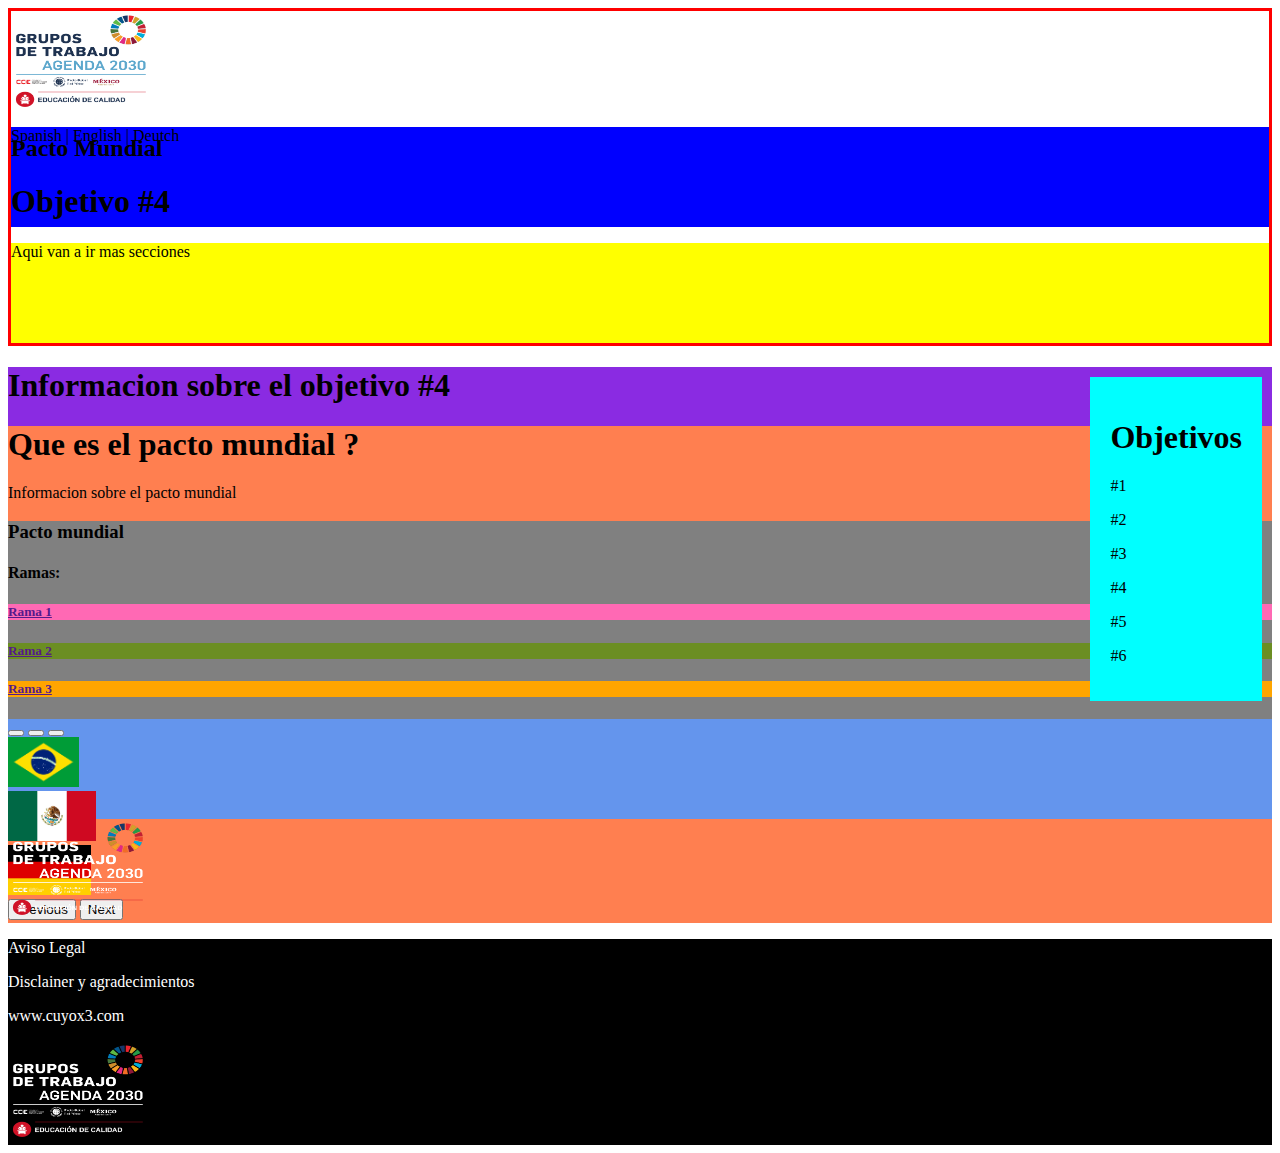
==== Codigo/index.html @ f763d2b1 "Links arreglados" ====
<!DOCTYPE html>
<html  lang="es">

<!-- Head -->
<head>
    <title>ODS#4 Landing Page</title>
    <meta charset="UTF-8">
    <meta name="viewport" content="width=device-width, initial-scale=1">
    <link href="https://cdn.jsdelivr.net/npm/bootstrap@5.3.2/dist/css/bootstrap.min.css" rel="stylesheet" integrity="sha384-T3c6CoIi6uLrA9TneNEoa7RxnatzjcDSCmG1MXxSR1GAsXEV/Dwwykc2MPK8M2HN" crossorigin="anonymous">
    <link rel="stylesheet" href="./assets/css/styles.css">
    <link rel="shortcut icon" href="./assets/images/" type="image/x-icon">
</head>
<!-- /Head -->

<!-- Body -->
<body>

    <!-- Header -->
    <header>
        <nav class="container">
            <div class="row header-container">
                <div class="logo_header col-8">
                    <div class="row align-items-center">
                        <div class="col">
                            <img src="./assets/images/GTA_EducaciónDeCalidad.png" alt="Logo" class="logo-header">
                        </div>
                        <div class="col">
                            <h2>Pacto Mundial</h2>
                        </div>
                    </div>
                    <div class="row align-items-center">
                        <div class=" col text-center ">
                            <h1>Objetivo #4</h1>
                        </div>
                    </div>
                </div>

                <div class="idiomas-secciones col-4">  
                    <div class="row text-center align-items-center idiomas">
                        <p>
                            Spanish |
                            English |
                            Deutch
                        </p>
                    </div>
                    <div class="row text-center secciones align-items-center">
                        <p>
                            Aqui van a ir mas secciones
                        </p>
                    </div>
                </div>

            </div>
        </nav> 
    </header>
    <!-- /Header -->
    
    <!-- Main-->
    <main>
        <!-- Aside -->
        <aside class="">
            <div class="row align-items-center"> <h1> Objetivos </h1>
                <div class="col-6" > 
                    <p>
                        #1 
                    </p>
                </div>
                <div class="col-6">
                    <p>
                        #2
                    </p>
                </div>
            </div>
            <div class="row"> 
                <div class="col-6" > 
                    <p>
                        #3 
                    </p>
                </div>
                <div class="col-6">
                    <p>
                        #4
                    </p>
                </div>
            </div>
            <div class="row"> 
                <div class="col-6" > 
                    <p>
                        #5
                    </p>
                </div>
                <div class="col-6">
                    <p>
                        #6
                    </p>
                </div>
            </div>
        </aside>
        <!-- /Aside -->

        <section class="container cuadro-principal">
            <section class="container">
                <div>
                    <h1>Informacion sobre el objetivo #4 </h1>
                </div>

                <section class="container-fluid div-pacto">
                    <div>
                        <h1>Que es el pacto mundial ? </h1>
                        <p>Informacion sobre el pacto mundial </p>
                        <div class="container ramas">
                            <div class="row align-items-center">
                                <div class="col text-center">
                                <h3>Pacto mundial</h3>
                                <h4>Ramas: </h4 >
                                </div>

                                <div class="row">

                                    <div class="col-4 text-center rama_1">
                                        <a href=""> <h5>Rama 1</h5> </a>
                                    </div>
                                    <div class="col-4 text-center rama_2">
                                        <a href=""> <h5>Rama 2</h5> </a> 
                                    </div>
                                    <div class="col-4 text-center rama_3">
                                        <a href=""> <h5>Rama 3</h5> </a> 
                                    </div>
                                    
                                </div>
                                            <!--Carrusel: Las imagenes las descargo de wikipedia como svg.png -->
                                <div id="carouselExampleIndicators" class="carousel slide carrusel">
                                    <div class="carousel-indicators">
                                    <button type="button" data-bs-target="#carouselExampleIndicators" data-bs-slide-to="0" class="active" aria-current="true" aria-label="Slide 1"></button>
                                    <button type="button" data-bs-target="#carouselExampleIndicators" data-bs-slide-to="1" aria-label="Slide 2"></button>
                                    <button type="button" data-bs-target="#carouselExampleIndicators" data-bs-slide-to="2" aria-label="Slide 3"></button>
                                    </div>
                                    <div class="carousel-inner">
                                    <div class="carousel-item active">
                                        <img src="./assets/images/Flag_of_Brazil.svg.png" class="d-block w-100" alt="Brazil" height="50px">
                                    </div>
                                    <div class="carousel-item">
                                        <img src="./assets/images/Flag_of_Mexico.svg.png" class="d-block w-100" alt="Mexico" height="50">
                                    </div>
                                    <div class="carousel-item">
                                        <img src="./assets/images/Flag_of_Germany.svg.png" class="d-block w-100" alt="Alemania" height="50">
                                    </div>
                                    </div>
                                    <button class="carousel-control-prev" type="button" data-bs-target="#carouselExampleIndicators" data-bs-slide="prev">
                                    <span class="carousel-control-prev-icon" aria-hidden="true"></span>
                                    <span class="visually-hidden">Previous</span>
                                    </button>
                                    <button class="carousel-control-next" type="button" data-bs-target="#carouselExampleIndicators" data-bs-slide="next">
                                    <span class="carousel-control-next-icon" aria-hidden="true"></span>
                                    <span class="visually-hidden">Next</span>
                                    </button>
                                </div>
                                <!-- /Carrusel -->    
                            </div>
                        </div>

                        <img class="ods-4-Image" src="./assets/images/GTA_EducaciónDeCalidad_Blanco.png" alt="ODS#4 Image" margin-lef="500px"> <!--Esta imagen tiene que ir a la izquierda -->      

                    </div>
                </section>

            </section>
        </section>
    </main>
    <!-- /Main -->

    <!-- Footer -->
    <footer class="container">
        <div class="row">
            <div class="col-3 text-center" > 
                <div class="row align-items-center">
                    <p>Aviso Legal</p>
                </div>
            </div>
            <div class="col">
                <div class="row">
                    <div class="col text-center">
                        Disclainer y agradecimientos
                    </div>
                </div>
                <div class="row align-items-center">
                    <div class="col-9 text-center">
                        <p>www.cuyox3.com
                        </p>
                    </div>
                    <div class="col-3">
                        <img src="./assets/images/GTA_EducaciónDeCalidad_Blanco.png" alt="Logo" class="logo-header">
                    </div>
                </div>
            </div>
        </div>
    </footer>
    <!-- /Footer -->
    <script src="https://cdn.jsdelivr.net/npm/bootstrap@5.3.2/dist/js/bootstrap.bundle.min.js" integrity="sha384-C6RzsynM9kWDrMNeT87bh95OGNyZPhcTNXj1NW7RuBCsyN/o0jlpcV8Qyq46cDfL" crossorigin="anonymous"></script>

</body>
<!-- /Body -->
</html>
---- Codigo/assets/css/styles.css ----
header .header-container {
    background-color: white;
    border-style: solid;
    border-color: red;
}

div.logo_header {
    background-color: white;
    height: 100px;
  }

  div.idiomas {
    background-color: blue;
    height: 100px;
  }

  div.secciones {
    background-color: yellow;
    height: 100px;
  }


  img.logo-header {
    width: 140px;
    height: 100px;
  }

  
  
  img.ods-4-Image {
    width: 140px;
    height: 100px;
  }

  aside {
    width: auto;
    height: auto;
    float: right;
    margin: 10px;
    padding: 20px;
    background-color: aqua;
  }

  section.cuadro-principal {
    background-color: blueviolet;

  }

  section.div-pacto  {
    background-color: coral;

  }

  div.ramas  {
    background-color: grey;

  }

  div.rama_1 {
    background-color: hotpink;
  }

  div.rama_2 {
    background-color: olivedrab;
  }
  div.rama_3 {
    background-color: orange;
  }

  div.carrusel{
    background-color: cornflowerblue;
    width: auto ;
    height: 100px;
    }

  footer{
    background-color: black;
    color: white;
  }
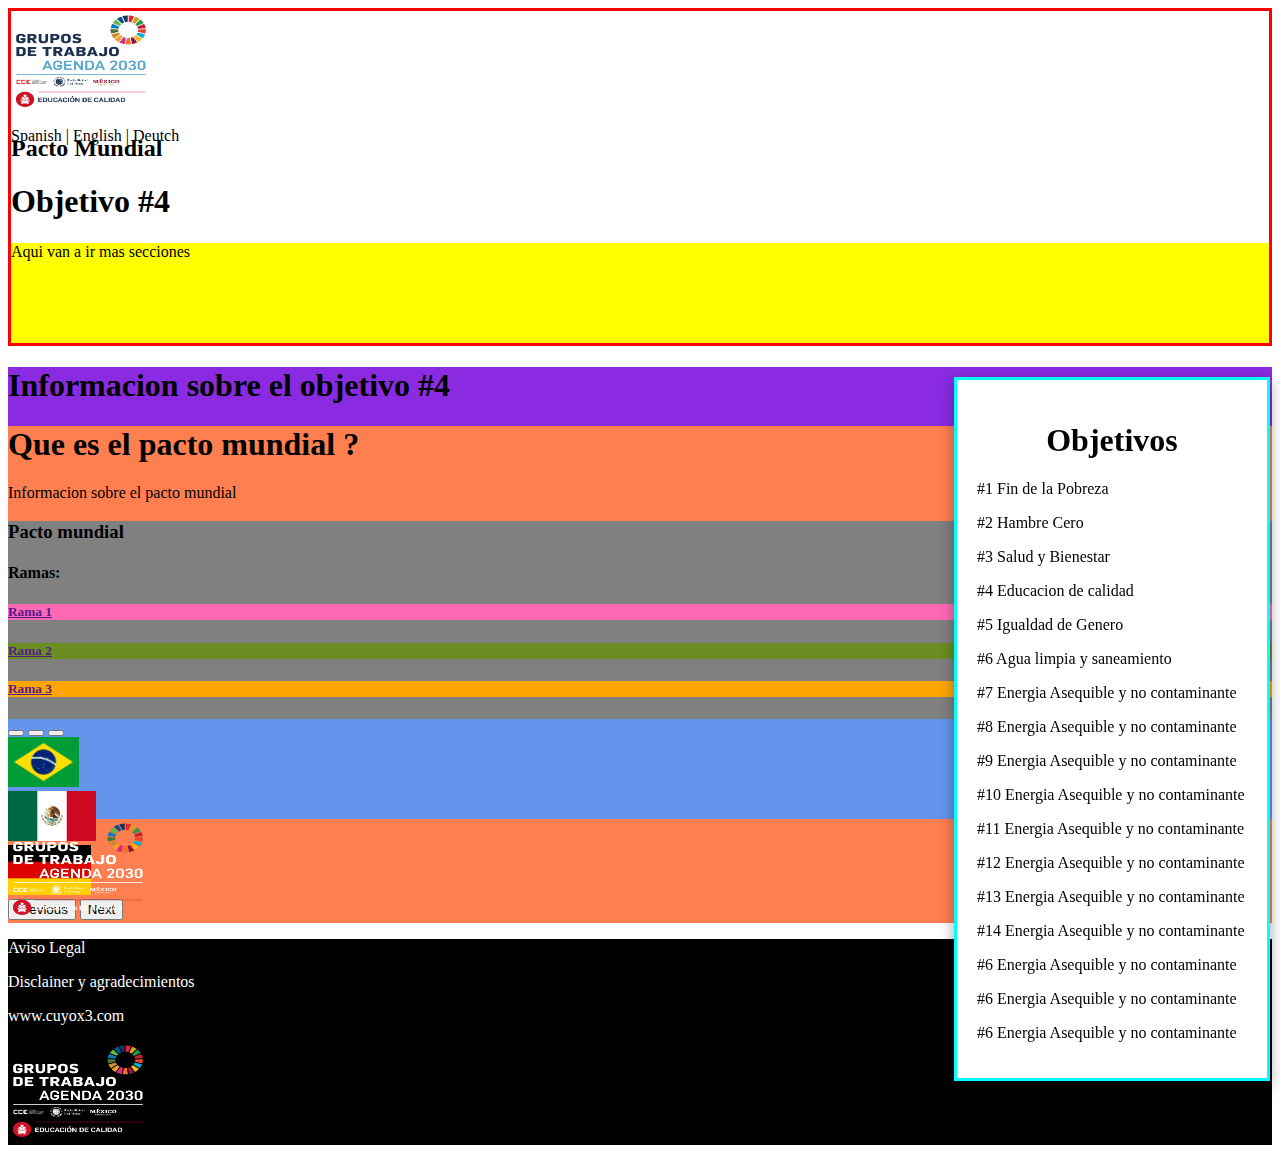
==== commit 1c4540b8: "Agregando mas cosa" ====
--- a/Codigo/index.html
+++ b/Codigo/index.html
@@ -38,9 +38,7 @@
                 <div class="idiomas-secciones col-4">  
                     <div class="row text-center align-items-center idiomas">
                         <p>
-                            Spanish |
-                            English |
-                            Deutch
+                            Spanish | English | Deutch
                         </p>
                     </div>
                     <div class="row text-center secciones align-items-center">
@@ -58,40 +56,94 @@
     <!-- Main-->
     <main>
         <!-- Aside -->
-        <aside class="">
-            <div class="row align-items-center"> <h1> Objetivos </h1>
+        <aside class="fixed-div-object">
+            <div class="row align-items-center "> 
+                <h1 style="text-align: center;"> Objetivos </h1>
                 <div class="col-6" > 
                     <p>
-                        #1 
-                    </p>
-                </div>
-                <div class="col-6">
-                    <p>
-                        #2
-                    </p>
-                </div>
-            </div>
-            <div class="row"> 
+                        #1 Fin de la Pobreza
+                    </p>
+                </div>
+                <div class="col-6">
+                    <p>
+                        #2 Hambre Cero
+                    </p>
+                </div>
                 <div class="col-6" > 
                     <p>
-                        #3 
-                    </p>
-                </div>
-                <div class="col-6">
-                    <p>
-                        #4
-                    </p>
-                </div>
-            </div>
-            <div class="row"> 
+                        #3 Salud y Bienestar
+                    </p>
+                </div>
+                <div class="col-6">
+                    <p>
+                        #4 Educacion de calidad
+                    </p>
+                </div>
+            
+             
                 <div class="col-6" > 
                     <p>
-                        #5
-                    </p>
-                </div>
-                <div class="col-6">
-                    <p>
-                        #6
+                        #5 Igualdad de Genero
+                    </p>
+                </div>
+                <div class="col-6">
+                    <p>
+                        #6 Agua limpia y saneamiento
+                    </p>
+                </div>
+                <div class="col-6">
+                    <p>
+                        #7 Energia Asequible y no contaminante
+                    </p>
+                </div>
+                <div class="col-6">
+                    <p>
+                        #8 Energia Asequible y no contaminante
+                    </p>
+                </div>
+                <div class="col-6">
+                    <p>
+                        #9 Energia Asequible y no contaminante
+                    </p>
+                </div>
+                <div class="col-6">
+                    <p>
+                        #10 Energia Asequible y no contaminante
+                    </p>
+                </div>
+                <div class="col-6">
+                    <p>
+                        #11 Energia Asequible y no contaminante
+                    </p>
+                </div>
+                <div class="col-6">
+                    <p>
+                        #12 Energia Asequible y no contaminante
+                    </p>
+                </div>
+                <div class="col-6">
+                    <p>
+                        #13 Energia Asequible y no contaminante
+                    </p>
+                </div>
+                <div class="col-6">
+                    <p>
+                        #14 Energia Asequible y no contaminante
+                    </p>
+                </div>
+                <div class="col-6">
+                    <p>
+                        #6 Energia Asequible y no contaminante
+                    </p>
+                </div>
+                <div class="col-6">
+                    <p>
+                        #6 Energia Asequible y no contaminante
+                    </p>
+                </div>
+                <div class="col-6">
+                    <p>
+                        #6 Energia Asequible y no contaminante
                     </p>
                 </div>
             </div>
--- a/Codigo/assets/css/styles.css
+++ b/Codigo/assets/css/styles.css
@@ -1,3 +1,4 @@
+/* Header */
 header .header-container {
     background-color: white;
     border-style: solid;
@@ -10,7 +11,7 @@
   }
 
   div.idiomas {
-    background-color: blue;
+    /* background-color: blue; */
     height: 100px;
   }
 
@@ -32,13 +33,19 @@
     height: 100px;
   }
 
-  aside {
-    width: auto;
-    height: auto;
-    float: right;
+/* Main */
+
+  .fixed-div-object {
+    background-color: white;
+    border-style: solid;
+    border-color: aqua;
+    position: fixed;
+    right: 0;
     margin: 10px;
     padding: 20px;
-    background-color: aqua;
+    width: 270px;
+    height: auto; 
+    box-shadow: rgba(0, 0, 0, 0.35) 0px 5px 15px;
   }
 
   section.cuadro-principal {
@@ -72,7 +79,7 @@
     width: auto ;
     height: 100px;
     }
-
+/* Footer */
   footer{
     background-color: black;
     color: white;
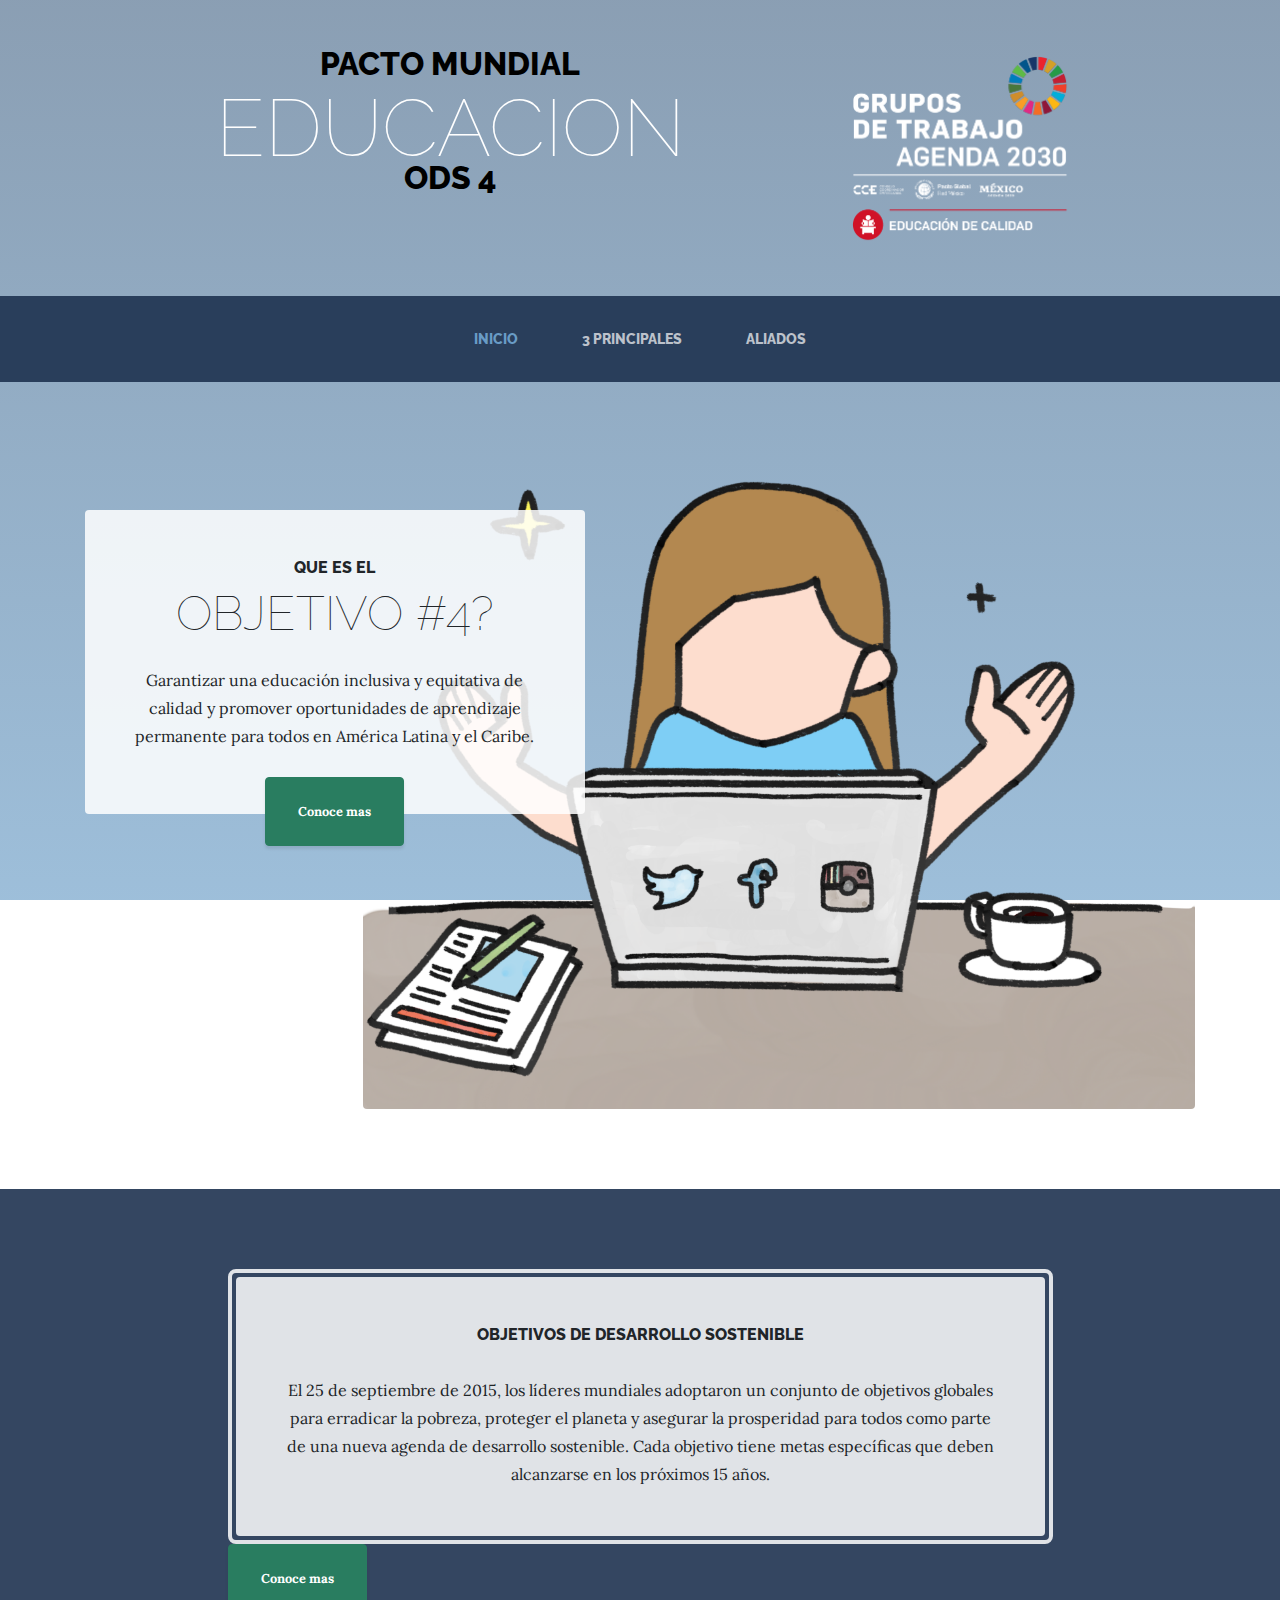
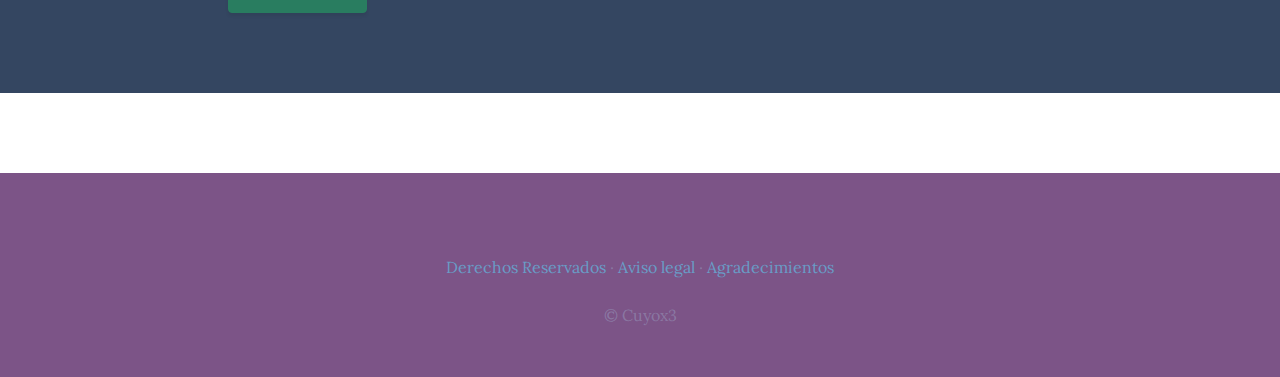
==== commit 43b25376: "final" ====
--- a/Codigo/index.html
+++ b/Codigo/index.html
@@ -1,255 +1,142 @@
 <!DOCTYPE html>
-<html  lang="es">
+<html lang="es">
 
-<!-- Head -->
-<head>
-    <title>ODS#4 Landing Page</title>
-    <meta charset="UTF-8">
-    <meta name="viewport" content="width=device-width, initial-scale=1">
-    <link href="https://cdn.jsdelivr.net/npm/bootstrap@5.3.2/dist/css/bootstrap.min.css" rel="stylesheet" integrity="sha384-T3c6CoIi6uLrA9TneNEoa7RxnatzjcDSCmG1MXxSR1GAsXEV/Dwwykc2MPK8M2HN" crossorigin="anonymous">
-    <link rel="stylesheet" href="./assets/css/styles.css">
-    <link rel="shortcut icon" href="./assets/images/" type="image/x-icon">
-</head>
-<!-- /Head -->
+  <head>
 
-<!-- Body -->
-<body>
+    <meta charset="utf-8">
+    <meta name="viewport" content="width=device-width, initial-scale=1, shrink-to-fit=no">
+    <meta name="description" content="">
+    <meta name="author" content="">
 
-    <!-- Header -->
-    <header>
-        <nav class="container">
-            <div class="row header-container">
-                <div class="logo_header col-8">
-                    <div class="row align-items-center">
-                        <div class="col">
-                            <img src="./assets/images/GTA_EducaciónDeCalidad.png" alt="Logo" class="logo-header">
-                        </div>
-                        <div class="col">
-                            <h2>Pacto Mundial</h2>
-                        </div>
-                    </div>
-                    <div class="row align-items-center">
-                        <div class=" col text-center ">
-                            <h1>Objetivo #4</h1>
-                        </div>
-                    </div>
+    <title>ODS #4 | Educacion</title>
+
+    <!-- Bootstrap -->
+    <link href="/Codigo/assets/bootstrap/css/bootstrap.min.css" rel="stylesheet">
+
+    <!-- Fuentes -->
+    <link href="" rel="stylesheet" type="text/css">
+    <link href="https://fonts.googleapis.com/css?family=Raleway:100,100i,200,200i,300,300i,400,400i,500,500i,600,600i,700,700i,800,800i,900,900i" rel="stylesheet">
+    <link href="https://fonts.googleapis.com/css?family=Lora:400,400i,700,700i" rel="stylesheet">
+
+    <!-- Estilos -->
+    <link href="/Codigo/assets/css/styles.css" rel="stylesheet">
+
+  </head>
+
+  <body>
+
+ 
+        <h1 class="site-heading text-center text-white d-none d-lg-block">
+            <div class="container">
+            <div class="row">
+                <div class="col-8">
+                    <span class="site-heading-upper text-primary mb-3"> PACTO MUNDIAL </span>
+                    <span class="site-heading-lower">Educacion</span>
+                    <span class="site-heading-upper text-primary mb-3">ODS 4 </span>
                 </div>
-
-                <div class="idiomas-secciones col-4">  
-                    <div class="row text-center align-items-center idiomas">
-                        <p>
-                            Spanish | English | Deutch
-                        </p>
-                    </div>
-                    <div class="row text-center secciones align-items-center">
-                        <p>
-                            Aqui van a ir mas secciones
-                        </p>
-                    </div>
-                </div>
-
-            </div>
-        </nav> 
-    </header>
-    <!-- /Header -->
-    
-    <!-- Main-->
-    <main>
-        <!-- Aside -->
-        <aside class="fixed-div-object">
-            <div class="row align-items-center "> 
-                <h1 style="text-align: center;"> Objetivos </h1>
-                <div class="col-6" > 
-                    <p>
-                        #1 Fin de la Pobreza
-                    </p>
-                </div>
-                <div class="col-6">
-                    <p>
-                        #2 Hambre Cero
-                    </p>
-                </div>
-                <div class="col-6" > 
-                    <p>
-                        #3 Salud y Bienestar
-                    </p>
-                </div>
-                <div class="col-6">
-                    <p>
-                        #4 Educacion de calidad
-                    </p>
-                </div>
-            
-             
-                <div class="col-6" > 
-                    <p>
-                        #5 Igualdad de Genero
-                    </p>
-                </div>
-                <div class="col-6">
-                    <p>
-                        #6 Agua limpia y saneamiento
-                    </p>
-                </div>
-                <div class="col-6">
-                    <p>
-                        #7 Energia Asequible y no contaminante
-                    </p>
-                </div>
-                <div class="col-6">
-                    <p>
-                        #8 Energia Asequible y no contaminante
-                    </p>
-                </div>
-                <div class="col-6">
-                    <p>
-                        #9 Energia Asequible y no contaminante
-                    </p>
-                </div>
-                <div class="col-6">
-                    <p>
-                        #10 Energia Asequible y no contaminante
-                    </p>
-                </div>
-                <div class="col-6">
-                    <p>
-                        #11 Energia Asequible y no contaminante
-                    </p>
-                </div>
-                <div class="col-6">
-                    <p>
-                        #12 Energia Asequible y no contaminante
-                    </p>
-                </div>
-                <div class="col-6">
-                    <p>
-                        #13 Energia Asequible y no contaminante
-                    </p>
-                </div>
-                <div class="col-6">
-                    <p>
-                        #14 Energia Asequible y no contaminante
-                    </p>
-                </div>
-                <div class="col-6">
-                    <p>
-                        #6 Energia Asequible y no contaminante
-                    </p>
-                </div>
-                <div class="col-6">
-                    <p>
-                        #6 Energia Asequible y no contaminante
-                    </p>
-                </div>
-                <div class="col-6">
-                    <p>
-                        #6 Energia Asequible y no contaminante
-                    </p>
-                </div>
-            </div>
-        </aside>
-        <!-- /Aside -->
-
-        <section class="container cuadro-principal">
-            <section class="container">
-                <div>
-                    <h1>Informacion sobre el objetivo #4 </h1>
-                </div>
-
-                <section class="container-fluid div-pacto">
-                    <div>
-                        <h1>Que es el pacto mundial ? </h1>
-                        <p>Informacion sobre el pacto mundial </p>
-                        <div class="container ramas">
-                            <div class="row align-items-center">
-                                <div class="col text-center">
-                                <h3>Pacto mundial</h3>
-                                <h4>Ramas: </h4 >
-                                </div>
-
-                                <div class="row">
-
-                                    <div class="col-4 text-center rama_1">
-                                        <a href=""> <h5>Rama 1</h5> </a>
-                                    </div>
-                                    <div class="col-4 text-center rama_2">
-                                        <a href=""> <h5>Rama 2</h5> </a> 
-                                    </div>
-                                    <div class="col-4 text-center rama_3">
-                                        <a href=""> <h5>Rama 3</h5> </a> 
-                                    </div>
-                                    
-                                </div>
-                                            <!--Carrusel: Las imagenes las descargo de wikipedia como svg.png -->
-                                <div id="carouselExampleIndicators" class="carousel slide carrusel">
-                                    <div class="carousel-indicators">
-                                    <button type="button" data-bs-target="#carouselExampleIndicators" data-bs-slide-to="0" class="active" aria-current="true" aria-label="Slide 1"></button>
-                                    <button type="button" data-bs-target="#carouselExampleIndicators" data-bs-slide-to="1" aria-label="Slide 2"></button>
-                                    <button type="button" data-bs-target="#carouselExampleIndicators" data-bs-slide-to="2" aria-label="Slide 3"></button>
-                                    </div>
-                                    <div class="carousel-inner">
-                                    <div class="carousel-item active">
-                                        <img src="./assets/images/Flag_of_Brazil.svg.png" class="d-block w-100" alt="Brazil" height="50px">
-                                    </div>
-                                    <div class="carousel-item">
-                                        <img src="./assets/images/Flag_of_Mexico.svg.png" class="d-block w-100" alt="Mexico" height="50">
-                                    </div>
-                                    <div class="carousel-item">
-                                        <img src="./assets/images/Flag_of_Germany.svg.png" class="d-block w-100" alt="Alemania" height="50">
-                                    </div>
-                                    </div>
-                                    <button class="carousel-control-prev" type="button" data-bs-target="#carouselExampleIndicators" data-bs-slide="prev">
-                                    <span class="carousel-control-prev-icon" aria-hidden="true"></span>
-                                    <span class="visually-hidden">Previous</span>
-                                    </button>
-                                    <button class="carousel-control-next" type="button" data-bs-target="#carouselExampleIndicators" data-bs-slide="next">
-                                    <span class="carousel-control-next-icon" aria-hidden="true"></span>
-                                    <span class="visually-hidden">Next</span>
-                                    </button>
-                                </div>
-                                <!-- /Carrusel -->    
-                            </div>
-                        </div>
-
-                        <img class="ods-4-Image" src="./assets/images/GTA_EducaciónDeCalidad_Blanco.png" alt="ODS#4 Image" margin-lef="500px"> <!--Esta imagen tiene que ir a la izquierda -->      
-
-                    </div>
-                </section>
-
-            </section>
-        </section>
-    </main>
-    <!-- /Main -->
-
-    <!-- Footer -->
-    <footer class="container">
-        <div class="row">
-            <div class="col-3 text-center" > 
-                <div class="row align-items-center">
-                    <p>Aviso Legal</p>
-                </div>
-            </div>
-            <div class="col">
-                <div class="row">
-                    <div class="col text-center">
-                        Disclainer y agradecimientos
-                    </div>
-                </div>
-                <div class="row align-items-center">
-                    <div class="col-9 text-center">
-                        <p>www.cuyox3.com
-                        </p>
-                    </div>
-                    <div class="col-3">
-                        <img src="./assets/images/GTA_EducaciónDeCalidad_Blanco.png" alt="Logo" class="logo-header">
-                    </div>
+                <div class="col-2">
+                    <img src="/Codigo/assets/images/GTA_EducaciónDeCalidad_Blanco.png" alt="" style="width: 500; height: 200px">
                 </div>
             </div>
         </div>
-    </footer>
-    <!-- /Footer -->
-    <script src="https://cdn.jsdelivr.net/npm/bootstrap@5.3.2/dist/js/bootstrap.bundle.min.js" integrity="sha384-C6RzsynM9kWDrMNeT87bh95OGNyZPhcTNXj1NW7RuBCsyN/o0jlpcV8Qyq46cDfL" crossorigin="anonymous"></script>
+        </h1>   
 
-</body>
-<!-- /Body -->
+    <!-- Navegación -->
+    <nav class="navbar navbar-expand-lg navbar-dark py-lg-4" id="mainNav">
+      <div class="container">
+        <a class="navbar-brand text-uppercase text-expanded font-weight-bold d-lg-none" href="index.html">ODS $4</a>
+        <button class="navbar-toggler" type="button" data-toggle="collapse" data-target="#navbarResponsive" aria-controls="navbarResponsive" aria-expanded="false" aria-label="Toggle navigation">
+          <span class="navbar-toggler-icon"></span>
+        </button>
+        <div class="collapse navbar-collapse" id="navbarResponsive">
+          <ul class="navbar-nav mx-auto">
+            <li class="nav-item active px-lg-4">
+              <a class="nav-link text-uppercase text-expanded" href="/Codigo/index.html">Inicio</a>
+            </li>
+            <li class="nav-item px-lg-4">
+              <a class="nav-link text-uppercase text-expanded" href="/Codigo/principales.html">3 Principales</a>
+            </li>
+            <li class="nav-item px-lg-4">
+              <a class="nav-link text-uppercase text-expanded" href="/Codigo/aliados.html">Aliados</a>        
+          </ul>
+        </div>
+      </div>
+    </nav>
+
+    <!-- Cabecera -->
+    <section class="page-section clearfix">
+      <div class="container">
+        <div class="intro">
+          <img class="intro-img img-fluid mb-3 mb-lg-0 rounded" src="assets/images/Educacion.png" alt="">
+          <div class="intro-text left-0 text-center bg-faded p-5 rounded">
+            <h2 class="section-heading mb-4">
+              <span class="section-heading-upper">Que es el</span>
+              <span class="section-heading-lower">Objetivo #4? </span>
+            </h2>
+            <p class="mb-3">Garantizar una educación inclusiva y equitativa de calidad y promover oportunidades de aprendizaje permanente para todos en América Latina y el Caribe.
+            </p>
+            <div class="intro-button mx-auto">
+              <a class="btn btn-primary btn-xl" href="https://pactomundial.org.mx/">Conoce mas</a>
+            </div>
+          </div>
+        </div>
+      </div>
+    </section>
+
+    <!-- Mensaje -->
+    <section class="page-section cta">
+      <div class="container">
+        <div class="row">
+          <div class="col-xl-9 mx-auto">
+            <div class="cta-inner text-center rounded">
+              <h2 class="section-heading mb-4">
+                <span class="section-heading-upper">Objetivos de desarrollo sostenible</span>
+              </h2>
+              <p class="mb-0">El 25 de septiembre de 2015, los líderes mundiales adoptaron un conjunto de objetivos globales para erradicar la pobreza, proteger el planeta y asegurar la prosperidad para todos como parte de una nueva agenda de desarrollo sostenible. Cada objetivo tiene metas específicas que deben alcanzarse en los próximos 15 años.</p>
+            </div>
+            <div class="intro-button mx-auto">
+                <a class="btn btn-primary btn-xl" href="https://www.un.org/sustainabledevelopment/es/objetivos-de-desarrollo-sostenible/">Conoce mas</a>
+            </div>
+        </div>  
+      </div>
+    </section>
+
+    <!-- Pié de página -->
+    <footer class="footer text-faded text-center py-5">
+      <div class="container">
+        <p class="m-0">
+	        <a href="#" class="link">
+	          <span class="fa-stack fa-lg">
+	            <i class="fa fa-circle fa-stack-2x"></i>
+	            <i class="fa fa-twitter fa-stack-1x fa-inverse"></i>
+	          </span>
+	        </a>
+	        <a href="#" class="link">
+	          <span class="fa-stack fa-lg">
+	            <i class="fa fa-circle fa-stack-2x"></i>
+	            <i class="fa fa-facebook fa-stack-1x fa-inverse"></i>
+	          </span>
+	        </a>
+	        <a href="#" class="link">
+	          <span class="fa-stack fa-lg">
+	            <i class="fa fa-circle fa-stack-2x"></i>
+	            <i class="fa fa-instagram fa-stack-1x fa-inverse"></i>
+	          </span>
+	        </a>
+	    </p>
+        <p class="m-0 mbt">
+        	<a href="sample.html" class="link">Derechos Reservados</a> ·
+        	<a href="sample.html" class="link">Aviso legal</a> ·
+        	<a href="sample.html" class="link">Agradecimientos</a>
+		</p>
+        <p class="m-0 mbt1">&copy; Cuyox3</p>
+      </div>
+	</footer>
+
+    <!-- Bootstrap -->
+    <script src="/Codigo/js/jquery/jquery.min.js"></script>
+    <script src="assets/bootstrap/js/bootstrap.bundle.min.js"></script>
+
+  </body>
+
 </html>
--- a/Codigo/assets/css/styles.css
+++ b/Codigo/assets/css/styles.css
@@ -1,86 +1,306 @@
-/* Header */
-header .header-container {
-    background-color: white;
-    border-style: solid;
-    border-color: red;
-}
-
-div.logo_header {
-    background-color: white;
-    height: 100px;
-  }
-
-  div.idiomas {
-    /* background-color: blue; */
-    height: 100px;
-  }
-
-  div.secciones {
-    background-color: yellow;
-    height: 100px;
-  }
-
-
-  img.logo-header {
-    width: 140px;
-    height: 100px;
-  }
-
-  
-  
-  img.ods-4-Image {
-    width: 140px;
-    height: 100px;
-  }
-
-/* Main */
-
-  .fixed-div-object {
-    background-color: white;
-    border-style: solid;
-    border-color: aqua;
-    position: fixed;
-    right: 0;
-    margin: 10px;
-    padding: 20px;
-    width: 270px;
-    height: auto; 
-    box-shadow: rgba(0, 0, 0, 0.35) 0px 5px 15px;
-  }
-
-  section.cuadro-principal {
-    background-color: blueviolet;
-
-  }
-
-  section.div-pacto  {
-    background-color: coral;
-
-  }
-
-  div.ramas  {
-    background-color: grey;
-
-  }
-
-  div.rama_1 {
-    background-color: hotpink;
-  }
-
-  div.rama_2 {
-    background-color: olivedrab;
-  }
-  div.rama_3 {
-    background-color: orange;
-  }
-
-  div.carrusel{
-    background-color: cornflowerblue;
-    width: auto ;
-    height: 100px;
-    }
-/* Footer */
-  footer{
-    background-color: black;
-    color: white;
-  }+body {
+  font-family: 'Lora';
+  background: linear-gradient(rgba(76, 107, 139, 0.65), rgba(105, 156, 198, 0.65)), url("../img/bg.jpg");
+  background-attachment: fixed;
+  background-position: center;
+  background-size: cover;
+}
+
+h1,
+h2,
+h3,
+h4,
+h5,
+h6 {
+  font-family: 'Raleway';
+}
+
+p {
+  line-height: 1.75;
+}
+
+.text-faded {
+  color: rgba(174, 207, 230, 0.3);
+}
+
+.site-heading {
+  margin-top: 3rem;
+  margin-bottom: 3rem;
+  text-transform: uppercase;
+  line-height: 1;
+  font-family: 'Raleway';
+}
+
+.site-heading .site-heading-upper {
+  display: block;
+  font-size: 2rem;
+  font-weight: 800;
+}
+
+.site-heading .site-heading-lower {
+  font-size: 5rem;
+  font-weight: 100;
+  line-height: 4rem;
+}
+
+.page-section {
+  margin-top: 5rem;
+  margin-bottom: 5rem;
+}
+
+.section-heading {
+  text-transform: uppercase;
+}
+
+.section-heading .section-heading-upper {
+  display: block;
+  font-size: 1rem;
+  font-weight: 800;
+  padding-bottom:.5rem;
+
+}
+
+.section-heading .section-heading-lower {
+  display: block;
+  font-size: 3rem;
+  font-weight: 100;
+}
+
+
+.section-heading .section-heading-under {
+  display: block;
+  font-size: 1rem;
+  text-transform: none;
+  font-weight: 300;
+  margin-top:.5rem;
+}
+
+.bg-faded {
+  background-color: rgba(255, 255, 255, 0.85);
+}
+
+#mainNav {
+  background-color: rgba(30, 50, 80, 0.9);
+  font-family: 'Raleway';
+}
+
+#mainNav .navbar-brand {
+  color: #aecfe6;
+}
+
+#mainNav .navbar-nav .nav-item .nav-link {
+  color: rgba(255, 255, 255, 0.7);
+  font-weight: 800;
+}
+
+#mainNav .navbar-nav .nav-item.active .nav-link {
+  color: #699cc6;
+}
+
+@media (min-width: 992px) {
+  #mainNav .navbar-nav .nav-item .nav-link {
+    font-size: 0.9rem;
+  }
+  #mainNav .navbar-nav .nav-item .nav-link:hover {
+    color: rgba(255, 255, 255, 0.4);
+  }
+  #mainNav .navbar-nav .nav-item.active .nav-link:hover {
+    color: #699cc6;
+  }
+}
+
+.btn-xl {
+  font-weight: 700;
+  font-size: 0.8rem;
+  padding-top: 1.5rem;
+  padding-bottom: 1.5rem;
+  padding-left: 2rem;
+  padding-right: 2rem;
+}
+
+.intro {
+  position: relative;
+}
+
+@media (min-width: 992px) {
+  .intro .intro-img {
+    width: 75%;
+    float: right;
+  }
+  .intro .intro-text {
+    left: 0;
+    width: 60%;
+    margin-top: 3rem;
+    position: absolute;
+  }
+  .intro .intro-text .intro-button {
+    width: 100%;
+    left: 0;
+    position: absolute;
+    bottom: -2rem;
+  }
+}
+
+@media (min-width: 1200px) {
+  .intro .intro-text {
+    width: 45%;
+  }
+}
+
+.cta {
+  padding-top: 5rem;
+  padding-bottom: 5rem;
+  background-color: rgba(30, 50, 80, 0.9);
+}
+
+.cta .cta-inner {
+  position: relative;
+  padding: 3rem;
+  margin: 0.5rem;
+  background-color: rgba(255, 255, 255, 0.85);
+}
+
+.cta .cta-inner:before {
+  border-radius: 0.5rem;
+  content: '';
+  position: absolute;
+  top: -0.5rem;
+  bottom: -0.5rem;
+  left: -0.5rem;
+  right: -0.5rem;
+  border: 0.25rem solid rgba(255, 255, 255, 0.85);
+}
+
+.cta .cta-innerv {
+  position: relative;
+  padding: 3rem;
+  margin: 0.5rem;
+  background-color: rgba(255, 255, 255, 0.85);
+}
+
+@media (min-width: 992px) {
+  .about-heading .about-heading-img {
+    position: relative;
+    z-index: 0;
+  }
+  .about-heading .about-heading-content {
+    margin-top: -5rem;
+    position: relative;
+    z-index: 1;
+  }
+}
+
+@media (min-width: 992px) {
+  .product-item .product-item-title {
+    position: relative;
+    z-index: 1;
+    margin-bottom: -3rem;
+  }
+  .product-item .product-item-img {
+    position: relative;
+    z-index: 0;
+    max-width: 60vw;
+  }
+  .product-item .product-item-description {
+    position: relative;
+    z-index: 1;
+    margin-top: -3rem;
+    max-width: 50vw;
+  }
+}
+
+.list-hours {
+  font-size: 0.9rem;
+}
+
+.list-hours .list-hours-item {
+  border-bottom: 1px solid rgba(230, 167, 86, 0.5);
+  padding-bottom: .25rem;
+  margin-bottom: 1rem;
+  font-style: italic;
+}
+
+.list-hours .list-hours-item.today {
+  font-weight: bold;
+  color: #699CC6
+  ;
+}
+
+@media (min-width: 992px) {
+  .list-hours {
+    width: 50%;
+    font-size: 1.1rem;
+  }
+}
+
+.address strong {
+  font-size: 1.2rem;
+}
+
+.footer {
+  background-color: rgba(110, 65, 122, 0.9);
+}
+
+.text-primary {
+  color: #000000 !important;
+}
+
+.bg-primary {
+  background-color: #699CC6
+  !important;
+}
+
+.btn {
+  box-shadow: 0px 3px 3px 0px rgba(33, 37, 41, 0.1);
+}
+
+.btn-primary {
+  background-color: #297D60
+  ;
+  border-color: #297D60
+  ;
+}
+
+.btn-primary:hover, .btn-primary:focus, .btn-primary:active {
+  background-color: #EC3740
+  ;
+  border-color: #df902a;
+}
+
+.font-weight-light {
+  font-weight: 100 !important;
+}
+
+.mbtm{
+  padding-top: 5rem;
+}
+
+.mbt{
+  padding-top: 2rem;
+}
+
+.mbt1{
+  padding-top: 1.25rem;
+}
+
+a.link{
+  color: #699CC6
+}
+
+a.link:hover{
+  text-decoration: none;
+  color: #e6a756 !important;
+}
+
+.section-content{
+  font-family: 'Lora' !important;
+  font-size: 16px !important;
+  font-weight: 400 !important;
+  line-height: 28px !important;
+}
+
+ul.errorlist{
+  padding-top: .75rem;
+  font-style: italic;
+  color: red;
+}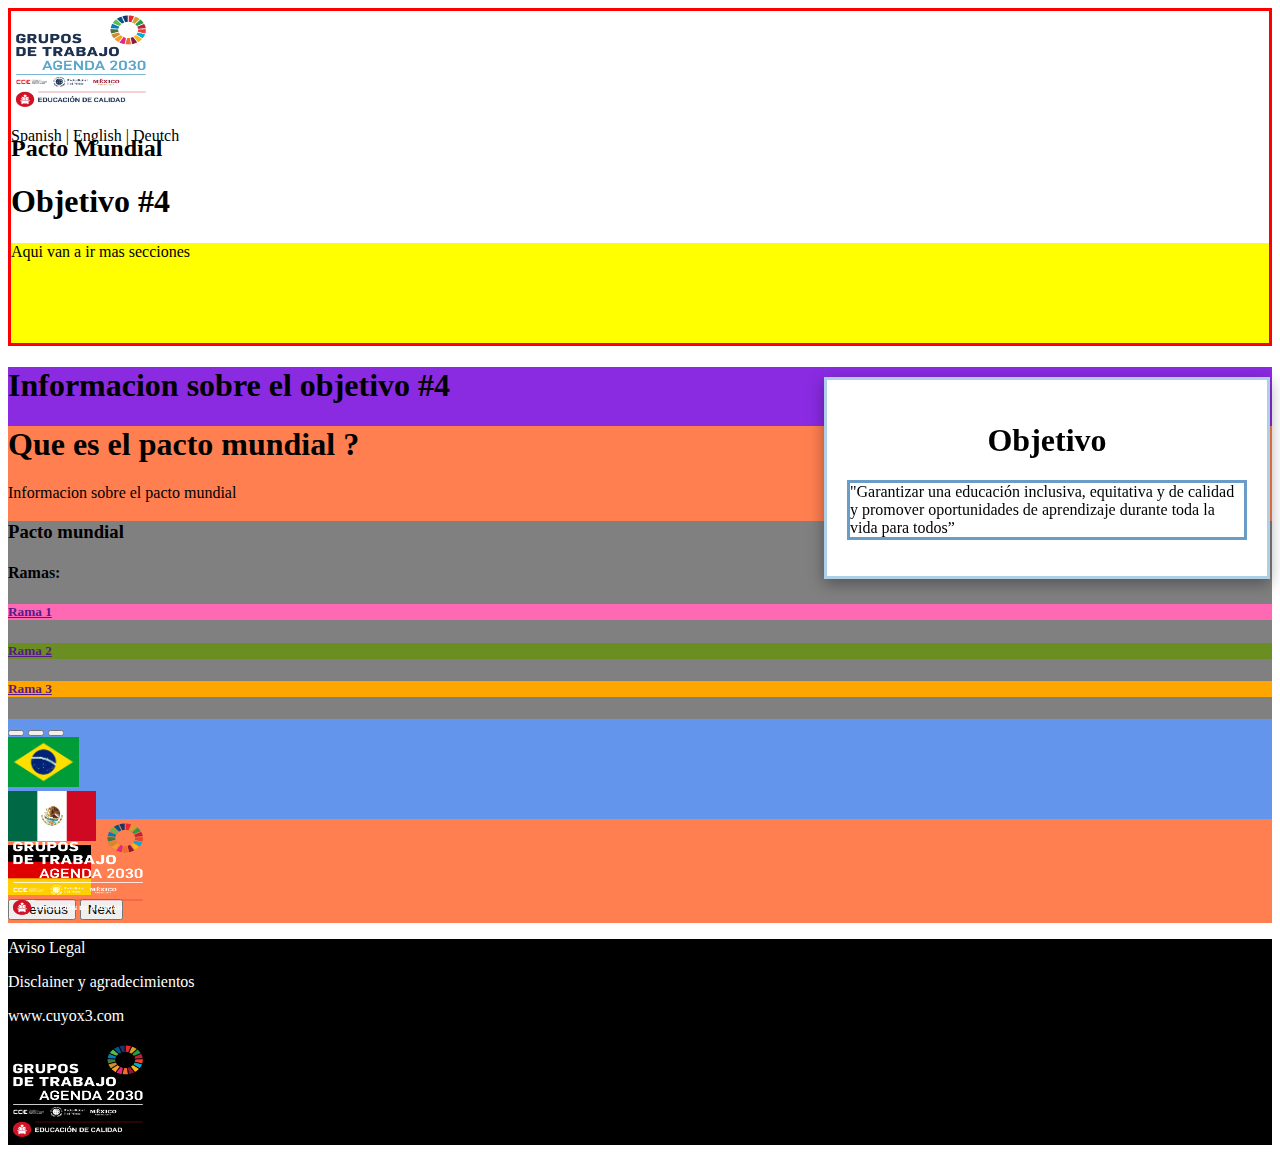
==== commit b5bcc879: "Algo" ====
--- a/Codigo/index.html
+++ b/Codigo/index.html
@@ -1,142 +1,173 @@
 <!DOCTYPE html>
-<html lang="es">
+<html  lang="es">
 
-  <head>
+<!-- Head -->
+<head>
+    <title>ODS#4 Landing Page</title>
+    <meta charset="UTF-8">
+    <meta name="viewport" content="width=device-width, initial-scale=1">
+    <link href="https://cdn.jsdelivr.net/npm/bootstrap@5.3.2/dist/css/bootstrap.min.css" rel="stylesheet" integrity="sha384-T3c6CoIi6uLrA9TneNEoa7RxnatzjcDSCmG1MXxSR1GAsXEV/Dwwykc2MPK8M2HN" crossorigin="anonymous">
+    <link rel="stylesheet" href="./assets/css/styles.css">
+    <link rel="shortcut icon" href="./assets/images/" type="image/x-icon">
+</head>
+<!-- /Head -->
 
-    <meta charset="utf-8">
-    <meta name="viewport" content="width=device-width, initial-scale=1, shrink-to-fit=no">
-    <meta name="description" content="">
-    <meta name="author" content="">
+<!-- Body -->
+<body>
 
-    <title>ODS #4 | Educacion</title>
+    <!-- Header -->
+    <header>
+        <nav class="container">
+            <div class="row header-container">
+                <div class="logo_header col-8">
+                    <div class="row align-items-center">
+                        <div class="col">
+                            <img src="./assets/images/GTA_EducaciónDeCalidad.png" alt="Logo" class="logo-header">
+                        </div>
+                        <div class="col">
+                            <h2>Pacto Mundial</h2>
+                        </div>
+                    </div>
+                    <div class="row align-items-center">
+                        <div class=" col text-center ">
+                            <h1>Objetivo #4</h1>
+                        </div>
+                    </div>
+                </div>
 
-    <!-- Bootstrap -->
-    <link href="/Codigo/assets/bootstrap/css/bootstrap.min.css" rel="stylesheet">
+                <div class="idiomas-secciones col-4">  
+                    <div class="row text-center align-items-center idiomas">
+                        <p>
+                            Spanish | English | Deutch
+                        </p>
+                    </div>
+                    <div class="row text-center secciones align-items-center">
+                        <p>
+                            Aqui van a ir mas secciones
+                        </p>
+                    </div>
+                </div>
 
-    <!-- Fuentes -->
-    <link href="" rel="stylesheet" type="text/css">
-    <link href="https://fonts.googleapis.com/css?family=Raleway:100,100i,200,200i,300,300i,400,400i,500,500i,600,600i,700,700i,800,800i,900,900i" rel="stylesheet">
-    <link href="https://fonts.googleapis.com/css?family=Lora:400,400i,700,700i" rel="stylesheet">
+            </div>
+        </nav> 
+    </header>
+    <!-- /Header -->
+    
+    <!-- Main-->
+    <main>
+        <!-- Aside -->
+        <aside class="fixed-div-object">
+            <div class="row align-items-center "> 
+                <h1 style="text-align: center;"> Objetivo </h1>
+                <div class="col-12" > 
+                    <p>
+                        "Garantizar una educación inclusiva, equitativa y de calidad y promover oportunidades de aprendizaje durante toda la vida para todos”
+                    </p>
+                </div>
+            </div>
+        </aside>
+        <!-- /Aside -->
 
-    <!-- Estilos -->
-    <link href="/Codigo/assets/css/styles.css" rel="stylesheet">
+        <section class="container cuadro-principal">
+            <section class="container">
+                <div>
+                    <h1>Informacion sobre el objetivo #4 </h1>
+                </div>
 
-  </head>
+                <section class="container-fluid div-pacto">
+                    <div>
+                        <h1>Que es el pacto mundial ? </h1>
+                        <p>Informacion sobre el pacto mundial </p>
+                        <div class="container ramas">
+                            <div class="row align-items-center">
+                                <div class="col text-center">
+                                <h3>Pacto mundial</h3>
+                                <h4>Ramas: </h4 >
+                                </div>
 
-  <body>
+                                <div class="row">
 
- 
-        <h1 class="site-heading text-center text-white d-none d-lg-block">
-            <div class="container">
-            <div class="row">
-                <div class="col-8">
-                    <span class="site-heading-upper text-primary mb-3"> PACTO MUNDIAL </span>
-                    <span class="site-heading-lower">Educacion</span>
-                    <span class="site-heading-upper text-primary mb-3">ODS 4 </span>
+                                    <div class="col-4 text-center rama_1">
+                                        <a href=""> <h5>Rama 1</h5> </a>
+                                    </div>
+                                    <div class="col-4 text-center rama_2">
+                                        <a href=""> <h5>Rama 2</h5> </a> 
+                                    </div>
+                                    <div class="col-4 text-center rama_3">
+                                        <a href=""> <h5>Rama 3</h5> </a> 
+                                    </div>
+                                    
+                                </div>
+                                            <!--Carrusel: Las imagenes las descargo de wikipedia como svg.png -->
+                                <div id="carouselExampleIndicators" class="carousel slide carrusel">
+                                    <div class="carousel-indicators">
+                                    <button type="button" data-bs-target="#carouselExampleIndicators" data-bs-slide-to="0" class="active" aria-current="true" aria-label="Slide 1"></button>
+                                    <button type="button" data-bs-target="#carouselExampleIndicators" data-bs-slide-to="1" aria-label="Slide 2"></button>
+                                    <button type="button" data-bs-target="#carouselExampleIndicators" data-bs-slide-to="2" aria-label="Slide 3"></button>
+                                    </div>
+                                    <div class="carousel-inner">
+                                    <div class="carousel-item active">
+                                        <img src="./assets/images/Flag_of_Brazil.svg.png" class="d-block w-100" alt="Brazil" height="50px">
+                                    </div>
+                                    <div class="carousel-item">
+                                        <img src="./assets/images/Flag_of_Mexico.svg.png" class="d-block w-100" alt="Mexico" height="50">
+                                    </div>
+                                    <div class="carousel-item">
+                                        <img src="./assets/images/Flag_of_Germany.svg.png" class="d-block w-100" alt="Alemania" height="50">
+                                    </div>
+                                    </div>
+                                    <button class="carousel-control-prev" type="button" data-bs-target="#carouselExampleIndicators" data-bs-slide="prev">
+                                    <span class="carousel-control-prev-icon" aria-hidden="true"></span>
+                                    <span class="visually-hidden">Previous</span>
+                                    </button>
+                                    <button class="carousel-control-next" type="button" data-bs-target="#carouselExampleIndicators" data-bs-slide="next">
+                                    <span class="carousel-control-next-icon" aria-hidden="true"></span>
+                                    <span class="visually-hidden">Next</span>
+                                    </button>
+                                </div>
+                                <!-- /Carrusel -->    
+                            </div>
+                        </div>
+
+                        <img class="ods-4-Image" src="./assets/images/GTA_EducaciónDeCalidad_Blanco.png" alt="ODS#4 Image" margin-lef="500px"> <!--Esta imagen tiene que ir a la izquierda -->      
+
+                    </div>
+                </section>
+
+            </section>
+        </section>
+    </main>
+    <!-- /Main -->
+
+    <!-- Footer -->
+    <footer class="container">
+        <div class="row">
+            <div class="col-3 text-center" > 
+                <div class="row align-items-center">
+                    <p>Aviso Legal</p>
                 </div>
-                <div class="col-2">
-                    <img src="/Codigo/assets/images/GTA_EducaciónDeCalidad_Blanco.png" alt="" style="width: 500; height: 200px">
+            </div>
+            <div class="col">
+                <div class="row">
+                    <div class="col text-center">
+                        Disclainer y agradecimientos
+                    </div>
+                </div>
+                <div class="row align-items-center">
+                    <div class="col-9 text-center">
+                        <p>www.cuyox3.com
+                        </p>
+                    </div>
+                    <div class="col-3">
+                        <img src="./assets/images/GTA_EducaciónDeCalidad_Blanco.png" alt="Logo" class="logo-header">
+                    </div>
                 </div>
             </div>
         </div>
-        </h1>   
+    </footer>
+    <!-- /Footer -->
+    <script src="https://cdn.jsdelivr.net/npm/bootstrap@5.3.2/dist/js/bootstrap.bundle.min.js" integrity="sha384-C6RzsynM9kWDrMNeT87bh95OGNyZPhcTNXj1NW7RuBCsyN/o0jlpcV8Qyq46cDfL" crossorigin="anonymous"></script>
 
-    <!-- Navegación -->
-    <nav class="navbar navbar-expand-lg navbar-dark py-lg-4" id="mainNav">
-      <div class="container">
-        <a class="navbar-brand text-uppercase text-expanded font-weight-bold d-lg-none" href="index.html">ODS $4</a>
-        <button class="navbar-toggler" type="button" data-toggle="collapse" data-target="#navbarResponsive" aria-controls="navbarResponsive" aria-expanded="false" aria-label="Toggle navigation">
-          <span class="navbar-toggler-icon"></span>
-        </button>
-        <div class="collapse navbar-collapse" id="navbarResponsive">
-          <ul class="navbar-nav mx-auto">
-            <li class="nav-item active px-lg-4">
-              <a class="nav-link text-uppercase text-expanded" href="/Codigo/index.html">Inicio</a>
-            </li>
-            <li class="nav-item px-lg-4">
-              <a class="nav-link text-uppercase text-expanded" href="/Codigo/principales.html">3 Principales</a>
-            </li>
-            <li class="nav-item px-lg-4">
-              <a class="nav-link text-uppercase text-expanded" href="/Codigo/aliados.html">Aliados</a>        
-          </ul>
-        </div>
-      </div>
-    </nav>
-
-    <!-- Cabecera -->
-    <section class="page-section clearfix">
-      <div class="container">
-        <div class="intro">
-          <img class="intro-img img-fluid mb-3 mb-lg-0 rounded" src="assets/images/Educacion.png" alt="">
-          <div class="intro-text left-0 text-center bg-faded p-5 rounded">
-            <h2 class="section-heading mb-4">
-              <span class="section-heading-upper">Que es el</span>
-              <span class="section-heading-lower">Objetivo #4? </span>
-            </h2>
-            <p class="mb-3">Garantizar una educación inclusiva y equitativa de calidad y promover oportunidades de aprendizaje permanente para todos en América Latina y el Caribe.
-            </p>
-            <div class="intro-button mx-auto">
-              <a class="btn btn-primary btn-xl" href="https://pactomundial.org.mx/">Conoce mas</a>
-            </div>
-          </div>
-        </div>
-      </div>
-    </section>
-
-    <!-- Mensaje -->
-    <section class="page-section cta">
-      <div class="container">
-        <div class="row">
-          <div class="col-xl-9 mx-auto">
-            <div class="cta-inner text-center rounded">
-              <h2 class="section-heading mb-4">
-                <span class="section-heading-upper">Objetivos de desarrollo sostenible</span>
-              </h2>
-              <p class="mb-0">El 25 de septiembre de 2015, los líderes mundiales adoptaron un conjunto de objetivos globales para erradicar la pobreza, proteger el planeta y asegurar la prosperidad para todos como parte de una nueva agenda de desarrollo sostenible. Cada objetivo tiene metas específicas que deben alcanzarse en los próximos 15 años.</p>
-            </div>
-            <div class="intro-button mx-auto">
-                <a class="btn btn-primary btn-xl" href="https://www.un.org/sustainabledevelopment/es/objetivos-de-desarrollo-sostenible/">Conoce mas</a>
-            </div>
-        </div>  
-      </div>
-    </section>
-
-    <!-- Pié de página -->
-    <footer class="footer text-faded text-center py-5">
-      <div class="container">
-        <p class="m-0">
-	        <a href="#" class="link">
-	          <span class="fa-stack fa-lg">
-	            <i class="fa fa-circle fa-stack-2x"></i>
-	            <i class="fa fa-twitter fa-stack-1x fa-inverse"></i>
-	          </span>
-	        </a>
-	        <a href="#" class="link">
-	          <span class="fa-stack fa-lg">
-	            <i class="fa fa-circle fa-stack-2x"></i>
-	            <i class="fa fa-facebook fa-stack-1x fa-inverse"></i>
-	          </span>
-	        </a>
-	        <a href="#" class="link">
-	          <span class="fa-stack fa-lg">
-	            <i class="fa fa-circle fa-stack-2x"></i>
-	            <i class="fa fa-instagram fa-stack-1x fa-inverse"></i>
-	          </span>
-	        </a>
-	    </p>
-        <p class="m-0 mbt">
-        	<a href="sample.html" class="link">Derechos Reservados</a> ·
-        	<a href="sample.html" class="link">Aviso legal</a> ·
-        	<a href="sample.html" class="link">Agradecimientos</a>
-		</p>
-        <p class="m-0 mbt1">&copy; Cuyox3</p>
-      </div>
-	</footer>
-
-    <!-- Bootstrap -->
-    <script src="/Codigo/js/jquery/jquery.min.js"></script>
-    <script src="assets/bootstrap/js/bootstrap.bundle.min.js"></script>
-
-  </body>
-
+</body>
+<!-- /Body -->
 </html>
--- a/Codigo/assets/css/styles.css
+++ b/Codigo/assets/css/styles.css
@@ -1,306 +1,90 @@
-body {
-  font-family: 'Lora';
-  background: linear-gradient(rgba(76, 107, 139, 0.65), rgba(105, 156, 198, 0.65)), url("../img/bg.jpg");
-  background-attachment: fixed;
-  background-position: center;
-  background-size: cover;
+/* Header */
+header .header-container {
+    background-color: white;
+    border-style: solid;
+    border-color: red;
 }
 
-h1,
-h2,
-h3,
-h4,
-h5,
-h6 {
-  font-family: 'Raleway';
-}
+div.logo_header {
+    background-color: white;
+    height: 100px;
+  }
 
-p {
-  line-height: 1.75;
-}
+  div.idiomas {
+    /* background-color: blue; */
+    height: 100px;
+  }
 
-.text-faded {
-  color: rgba(174, 207, 230, 0.3);
-}
-
-.site-heading {
-  margin-top: 3rem;
-  margin-bottom: 3rem;
-  text-transform: uppercase;
-  line-height: 1;
-  font-family: 'Raleway';
-}
-
-.site-heading .site-heading-upper {
-  display: block;
-  font-size: 2rem;
-  font-weight: 800;
-}
-
-.site-heading .site-heading-lower {
-  font-size: 5rem;
-  font-weight: 100;
-  line-height: 4rem;
-}
-
-.page-section {
-  margin-top: 5rem;
-  margin-bottom: 5rem;
-}
-
-.section-heading {
-  text-transform: uppercase;
-}
-
-.section-heading .section-heading-upper {
-  display: block;
-  font-size: 1rem;
-  font-weight: 800;
-  padding-bottom:.5rem;
-
-}
-
-.section-heading .section-heading-lower {
-  display: block;
-  font-size: 3rem;
-  font-weight: 100;
-}
+  div.secciones {
+    background-color: yellow;
+    height: 100px;
+  }
 
 
-.section-heading .section-heading-under {
-  display: block;
-  font-size: 1rem;
-  text-transform: none;
-  font-weight: 300;
-  margin-top:.5rem;
-}
+  img.logo-header {
+    width: 140px;
+    height: 100px;
+  }
 
-.bg-faded {
-  background-color: rgba(255, 255, 255, 0.85);
-}
+  
+  
+  img.ods-4-Image {
+    width: 140px;
+    height: 100px;
+  }
 
-#mainNav {
-  background-color: rgba(30, 50, 80, 0.9);
-  font-family: 'Raleway';
-}
+/* Main */
 
-#mainNav .navbar-brand {
-  color: #aecfe6;
-}
+  .fixed-div-object {
+    background-color: white;
+    border-style: solid;
+    border-color: #aecfe6;
+    position: fixed;
+    right: 0;
+    margin: 10px;
+    padding: 20px;
+    width: 400px;
+    height: auto; 
+    box-shadow: rgba(0, 0, 0, 0.35) 0px 5px 15px;
+  }
+  .fixed-div-object p {
+    border-style: solid;
+    border-color: #699cc6;
+  }
 
-#mainNav .navbar-nav .nav-item .nav-link {
-  color: rgba(255, 255, 255, 0.7);
-  font-weight: 800;
-}
+  section.cuadro-principal {
+    background-color: blueviolet;
 
-#mainNav .navbar-nav .nav-item.active .nav-link {
-  color: #699cc6;
-}
+  }
 
-@media (min-width: 992px) {
-  #mainNav .navbar-nav .nav-item .nav-link {
-    font-size: 0.9rem;
+  section.div-pacto  {
+    background-color: coral;
+
   }
-  #mainNav .navbar-nav .nav-item .nav-link:hover {
-    color: rgba(255, 255, 255, 0.4);
+
+  div.ramas  {
+    background-color: grey;
+
   }
-  #mainNav .navbar-nav .nav-item.active .nav-link:hover {
-    color: #699cc6;
+
+  div.rama_1 {
+    background-color: hotpink;
   }
-}
 
-.btn-xl {
-  font-weight: 700;
-  font-size: 0.8rem;
-  padding-top: 1.5rem;
-  padding-bottom: 1.5rem;
-  padding-left: 2rem;
-  padding-right: 2rem;
-}
+  div.rama_2 {
+    background-color: olivedrab;
+  }
+  div.rama_3 {
+    background-color: orange;
+  }
 
-.intro {
-  position: relative;
-}
-
-@media (min-width: 992px) {
-  .intro .intro-img {
-    width: 75%;
-    float: right;
-  }
-  .intro .intro-text {
-    left: 0;
-    width: 60%;
-    margin-top: 3rem;
-    position: absolute;
-  }
-  .intro .intro-text .intro-button {
-    width: 100%;
-    left: 0;
-    position: absolute;
-    bottom: -2rem;
-  }
-}
-
-@media (min-width: 1200px) {
-  .intro .intro-text {
-    width: 45%;
-  }
-}
-
-.cta {
-  padding-top: 5rem;
-  padding-bottom: 5rem;
-  background-color: rgba(30, 50, 80, 0.9);
-}
-
-.cta .cta-inner {
-  position: relative;
-  padding: 3rem;
-  margin: 0.5rem;
-  background-color: rgba(255, 255, 255, 0.85);
-}
-
-.cta .cta-inner:before {
-  border-radius: 0.5rem;
-  content: '';
-  position: absolute;
-  top: -0.5rem;
-  bottom: -0.5rem;
-  left: -0.5rem;
-  right: -0.5rem;
-  border: 0.25rem solid rgba(255, 255, 255, 0.85);
-}
-
-.cta .cta-innerv {
-  position: relative;
-  padding: 3rem;
-  margin: 0.5rem;
-  background-color: rgba(255, 255, 255, 0.85);
-}
-
-@media (min-width: 992px) {
-  .about-heading .about-heading-img {
-    position: relative;
-    z-index: 0;
-  }
-  .about-heading .about-heading-content {
-    margin-top: -5rem;
-    position: relative;
-    z-index: 1;
-  }
-}
-
-@media (min-width: 992px) {
-  .product-item .product-item-title {
-    position: relative;
-    z-index: 1;
-    margin-bottom: -3rem;
-  }
-  .product-item .product-item-img {
-    position: relative;
-    z-index: 0;
-    max-width: 60vw;
-  }
-  .product-item .product-item-description {
-    position: relative;
-    z-index: 1;
-    margin-top: -3rem;
-    max-width: 50vw;
-  }
-}
-
-.list-hours {
-  font-size: 0.9rem;
-}
-
-.list-hours .list-hours-item {
-  border-bottom: 1px solid rgba(230, 167, 86, 0.5);
-  padding-bottom: .25rem;
-  margin-bottom: 1rem;
-  font-style: italic;
-}
-
-.list-hours .list-hours-item.today {
-  font-weight: bold;
-  color: #699CC6
-  ;
-}
-
-@media (min-width: 992px) {
-  .list-hours {
-    width: 50%;
-    font-size: 1.1rem;
-  }
-}
-
-.address strong {
-  font-size: 1.2rem;
-}
-
-.footer {
-  background-color: rgba(110, 65, 122, 0.9);
-}
-
-.text-primary {
-  color: #000000 !important;
-}
-
-.bg-primary {
-  background-color: #699CC6
-  !important;
-}
-
-.btn {
-  box-shadow: 0px 3px 3px 0px rgba(33, 37, 41, 0.1);
-}
-
-.btn-primary {
-  background-color: #297D60
-  ;
-  border-color: #297D60
-  ;
-}
-
-.btn-primary:hover, .btn-primary:focus, .btn-primary:active {
-  background-color: #EC3740
-  ;
-  border-color: #df902a;
-}
-
-.font-weight-light {
-  font-weight: 100 !important;
-}
-
-.mbtm{
-  padding-top: 5rem;
-}
-
-.mbt{
-  padding-top: 2rem;
-}
-
-.mbt1{
-  padding-top: 1.25rem;
-}
-
-a.link{
-  color: #699CC6
-}
-
-a.link:hover{
-  text-decoration: none;
-  color: #e6a756 !important;
-}
-
-.section-content{
-  font-family: 'Lora' !important;
-  font-size: 16px !important;
-  font-weight: 400 !important;
-  line-height: 28px !important;
-}
-
-ul.errorlist{
-  padding-top: .75rem;
-  font-style: italic;
-  color: red;
-}+  div.carrusel{
+    background-color: cornflowerblue;
+    width: auto ;
+    height: 100px;
+    }
+/* Footer */
+  footer{
+    background-color: black;
+    color: white;
+  }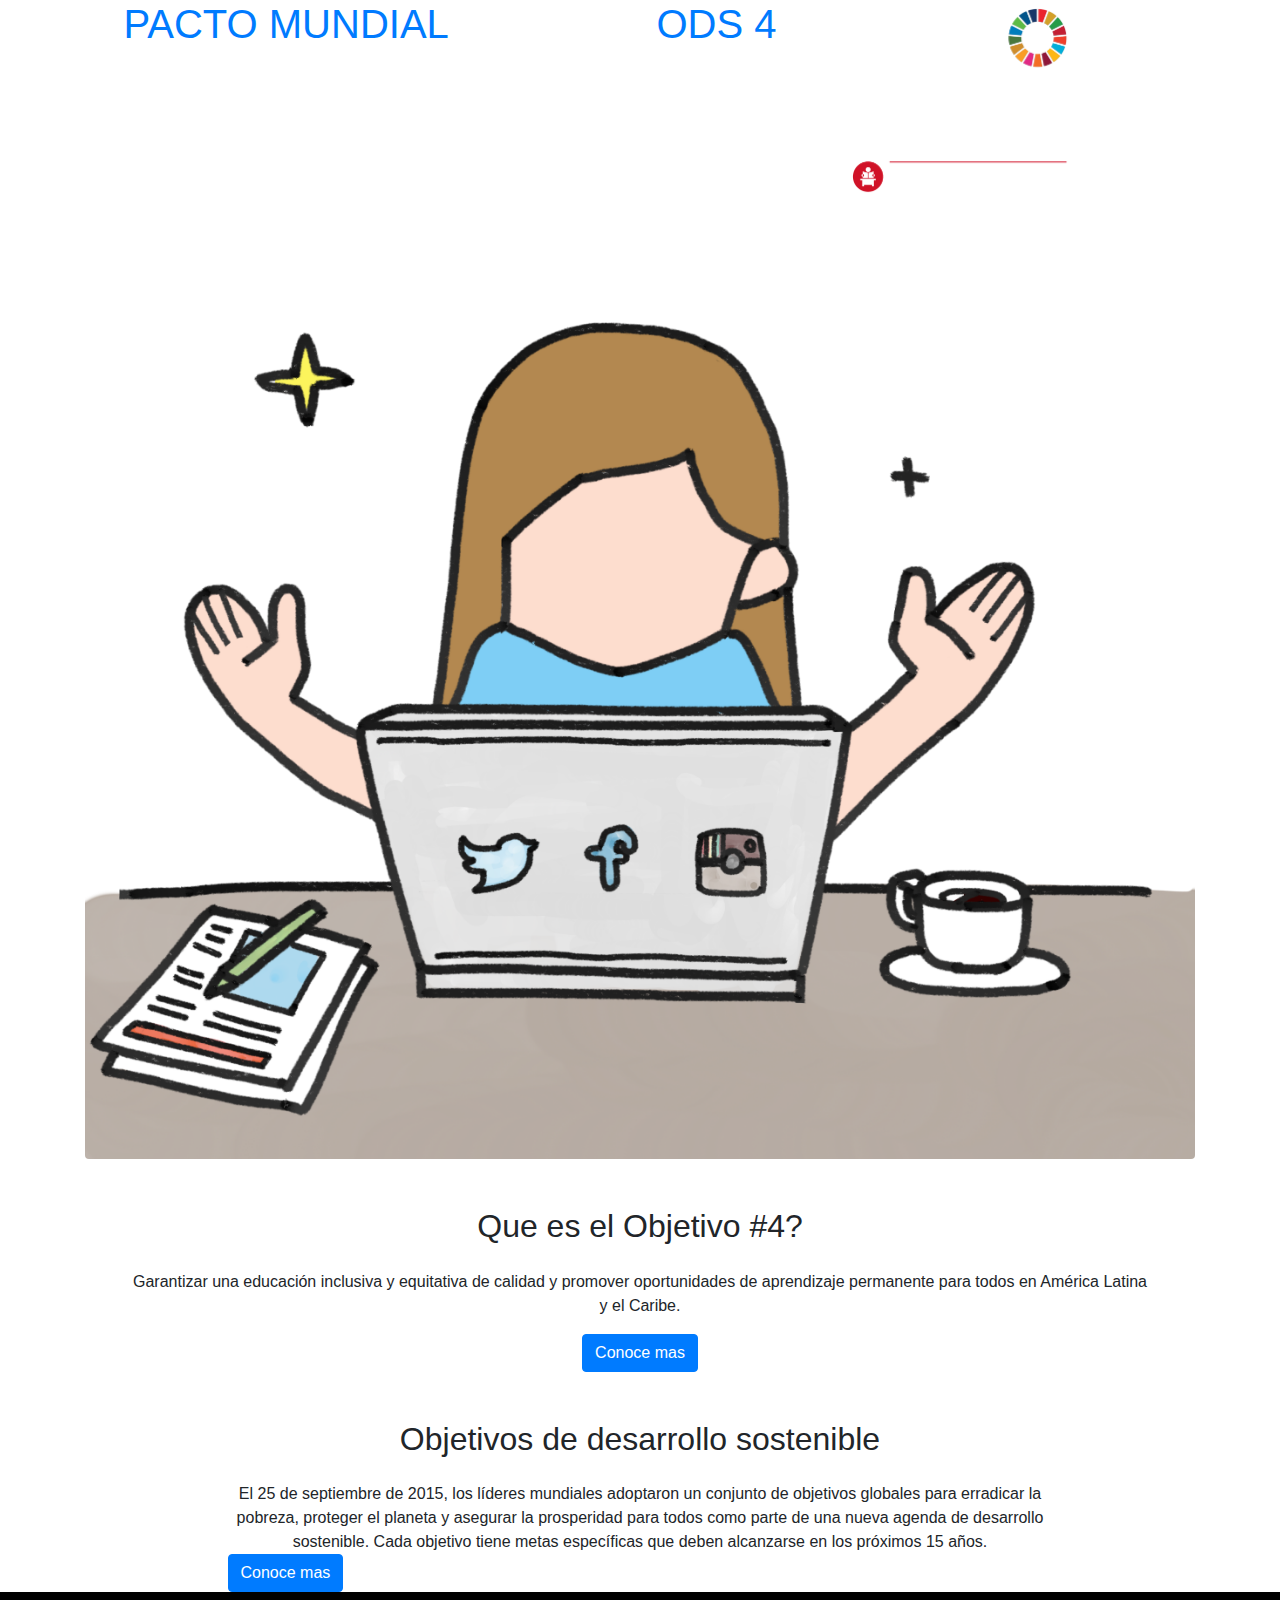
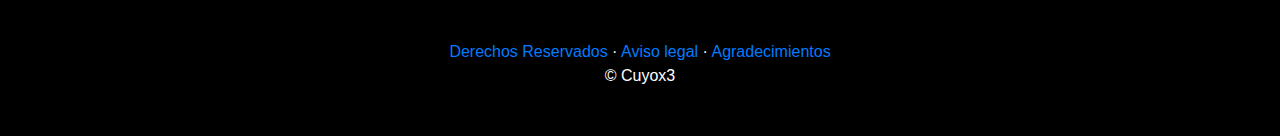
==== commit eb6a8116: "Enlaces arreglados" ====
--- a/Codigo/index.html
+++ b/Codigo/index.html
@@ -1,173 +1,142 @@
 <!DOCTYPE html>
-<html  lang="es">
+<html lang="es">
 
-<!-- Head -->
-<head>
-    <title>ODS#4 Landing Page</title>
-    <meta charset="UTF-8">
-    <meta name="viewport" content="width=device-width, initial-scale=1">
-    <link href="https://cdn.jsdelivr.net/npm/bootstrap@5.3.2/dist/css/bootstrap.min.css" rel="stylesheet" integrity="sha384-T3c6CoIi6uLrA9TneNEoa7RxnatzjcDSCmG1MXxSR1GAsXEV/Dwwykc2MPK8M2HN" crossorigin="anonymous">
-    <link rel="stylesheet" href="./assets/css/styles.css">
-    <link rel="shortcut icon" href="./assets/images/" type="image/x-icon">
-</head>
-<!-- /Head -->
+  <head>
 
-<!-- Body -->
-<body>
+    <meta charset="utf-8">
+    <meta name="viewport" content="width=device-width, initial-scale=1, shrink-to-fit=no">
+    <meta name="description" content="">
+    <meta name="author" content="">
 
-    <!-- Header -->
-    <header>
-        <nav class="container">
-            <div class="row header-container">
-                <div class="logo_header col-8">
-                    <div class="row align-items-center">
-                        <div class="col">
-                            <img src="./assets/images/GTA_EducaciónDeCalidad.png" alt="Logo" class="logo-header">
-                        </div>
-                        <div class="col">
-                            <h2>Pacto Mundial</h2>
-                        </div>
-                    </div>
-                    <div class="row align-items-center">
-                        <div class=" col text-center ">
-                            <h1>Objetivo #4</h1>
-                        </div>
-                    </div>
+    <title>ODS #4 | Educacion</title>
+
+    <!-- Bootstrap -->
+    <link href="./assets/bootstrap/css/bootstrap.min.css" rel="stylesheet">
+
+    <!-- Fuentes -->
+    <link href="" rel="stylesheet" type="text/css">
+    <link href="https://fonts.googleapis.com/css?family=Raleway:100,100i,200,200i,300,300i,400,400i,500,500i,600,600i,700,700i,800,800i,900,900i" rel="stylesheet">
+    <link href="https://fonts.googleapis.com/css?family=Lora:400,400i,700,700i" rel="stylesheet">
+
+    <!-- Estilos -->
+    <link href="./assets/css/styles.css" rel="stylesheet">
+
+  </head>
+
+  <body>
+
+ 
+        <h1 class="site-heading text-center text-white d-none d-lg-block">
+            <div class="container">
+            <div class="row">
+                <div class="col-8">
+                    <span class="site-heading-upper text-primary mb-3"> PACTO MUNDIAL </span>
+                    <span class="site-heading-lower">Educacion</span>
+                    <span class="site-heading-upper text-primary mb-3">ODS 4 </span>
                 </div>
-
-                <div class="idiomas-secciones col-4">  
-                    <div class="row text-center align-items-center idiomas">
-                        <p>
-                            Spanish | English | Deutch
-                        </p>
-                    </div>
-                    <div class="row text-center secciones align-items-center">
-                        <p>
-                            Aqui van a ir mas secciones
-                        </p>
-                    </div>
-                </div>
-
-            </div>
-        </nav> 
-    </header>
-    <!-- /Header -->
-    
-    <!-- Main-->
-    <main>
-        <!-- Aside -->
-        <aside class="fixed-div-object">
-            <div class="row align-items-center "> 
-                <h1 style="text-align: center;"> Objetivo </h1>
-                <div class="col-12" > 
-                    <p>
-                        "Garantizar una educación inclusiva, equitativa y de calidad y promover oportunidades de aprendizaje durante toda la vida para todos”
-                    </p>
-                </div>
-            </div>
-        </aside>
-        <!-- /Aside -->
-
-        <section class="container cuadro-principal">
-            <section class="container">
-                <div>
-                    <h1>Informacion sobre el objetivo #4 </h1>
-                </div>
-
-                <section class="container-fluid div-pacto">
-                    <div>
-                        <h1>Que es el pacto mundial ? </h1>
-                        <p>Informacion sobre el pacto mundial </p>
-                        <div class="container ramas">
-                            <div class="row align-items-center">
-                                <div class="col text-center">
-                                <h3>Pacto mundial</h3>
-                                <h4>Ramas: </h4 >
-                                </div>
-
-                                <div class="row">
-
-                                    <div class="col-4 text-center rama_1">
-                                        <a href=""> <h5>Rama 1</h5> </a>
-                                    </div>
-                                    <div class="col-4 text-center rama_2">
-                                        <a href=""> <h5>Rama 2</h5> </a> 
-                                    </div>
-                                    <div class="col-4 text-center rama_3">
-                                        <a href=""> <h5>Rama 3</h5> </a> 
-                                    </div>
-                                    
-                                </div>
-                                            <!--Carrusel: Las imagenes las descargo de wikipedia como svg.png -->
-                                <div id="carouselExampleIndicators" class="carousel slide carrusel">
-                                    <div class="carousel-indicators">
-                                    <button type="button" data-bs-target="#carouselExampleIndicators" data-bs-slide-to="0" class="active" aria-current="true" aria-label="Slide 1"></button>
-                                    <button type="button" data-bs-target="#carouselExampleIndicators" data-bs-slide-to="1" aria-label="Slide 2"></button>
-                                    <button type="button" data-bs-target="#carouselExampleIndicators" data-bs-slide-to="2" aria-label="Slide 3"></button>
-                                    </div>
-                                    <div class="carousel-inner">
-                                    <div class="carousel-item active">
-                                        <img src="./assets/images/Flag_of_Brazil.svg.png" class="d-block w-100" alt="Brazil" height="50px">
-                                    </div>
-                                    <div class="carousel-item">
-                                        <img src="./assets/images/Flag_of_Mexico.svg.png" class="d-block w-100" alt="Mexico" height="50">
-                                    </div>
-                                    <div class="carousel-item">
-                                        <img src="./assets/images/Flag_of_Germany.svg.png" class="d-block w-100" alt="Alemania" height="50">
-                                    </div>
-                                    </div>
-                                    <button class="carousel-control-prev" type="button" data-bs-target="#carouselExampleIndicators" data-bs-slide="prev">
-                                    <span class="carousel-control-prev-icon" aria-hidden="true"></span>
-                                    <span class="visually-hidden">Previous</span>
-                                    </button>
-                                    <button class="carousel-control-next" type="button" data-bs-target="#carouselExampleIndicators" data-bs-slide="next">
-                                    <span class="carousel-control-next-icon" aria-hidden="true"></span>
-                                    <span class="visually-hidden">Next</span>
-                                    </button>
-                                </div>
-                                <!-- /Carrusel -->    
-                            </div>
-                        </div>
-
-                        <img class="ods-4-Image" src="./assets/images/GTA_EducaciónDeCalidad_Blanco.png" alt="ODS#4 Image" margin-lef="500px"> <!--Esta imagen tiene que ir a la izquierda -->      
-
-                    </div>
-                </section>
-
-            </section>
-        </section>
-    </main>
-    <!-- /Main -->
-
-    <!-- Footer -->
-    <footer class="container">
-        <div class="row">
-            <div class="col-3 text-center" > 
-                <div class="row align-items-center">
-                    <p>Aviso Legal</p>
-                </div>
-            </div>
-            <div class="col">
-                <div class="row">
-                    <div class="col text-center">
-                        Disclainer y agradecimientos
-                    </div>
-                </div>
-                <div class="row align-items-center">
-                    <div class="col-9 text-center">
-                        <p>www.cuyox3.com
-                        </p>
-                    </div>
-                    <div class="col-3">
-                        <img src="./assets/images/GTA_EducaciónDeCalidad_Blanco.png" alt="Logo" class="logo-header">
-                    </div>
+                <div class="col-2">
+                    <img src="./assets/images/GTA_EducaciónDeCalidad_Blanco.png" alt="" style="width: 500; height: 200px">
                 </div>
             </div>
         </div>
-    </footer>
-    <!-- /Footer -->
-    <script src="https://cdn.jsdelivr.net/npm/bootstrap@5.3.2/dist/js/bootstrap.bundle.min.js" integrity="sha384-C6RzsynM9kWDrMNeT87bh95OGNyZPhcTNXj1NW7RuBCsyN/o0jlpcV8Qyq46cDfL" crossorigin="anonymous"></script>
+        </h1>   
 
-</body>
-<!-- /Body -->
+    <!-- Navegación -->
+    <nav class="navbar navbar-expand-lg navbar-dark py-lg-4" id="mainNav">
+      <div class="container">
+        <a class="navbar-brand text-uppercase text-expanded font-weight-bold d-lg-none" href="index.html">ODS $4</a>
+        <button class="navbar-toggler" type="button" data-toggle="collapse" data-target="#navbarResponsive" aria-controls="navbarResponsive" aria-expanded="false" aria-label="Toggle navigation">
+          <span class="navbar-toggler-icon"></span>
+        </button>
+        <div class="collapse navbar-collapse" id="navbarResponsive">
+          <ul class="navbar-nav mx-auto">
+            <li class="nav-item active px-lg-4">
+              <a class="nav-link text-uppercase text-expanded" href="./index.html">Inicio</a>
+            </li>
+            <li class="nav-item px-lg-4">
+              <a class="nav-link text-uppercase text-expanded" href="./principales.html">3 Principales</a>
+            </li>
+            <li class="nav-item px-lg-4">
+              <a class="nav-link text-uppercase text-expanded" href="./aliados.html">Aliados</a>        
+          </ul>
+        </div>
+      </div>
+    </nav>
+
+    <!-- Cabecera -->
+    <section class="page-section clearfix">
+      <div class="container">
+        <div class="intro">
+          <img class="intro-img img-fluid mb-3 mb-lg-0 rounded" src="./assets/images/Educacion.png" alt="">
+          <div class="intro-text left-0 text-center bg-faded p-5 rounded">
+            <h2 class="section-heading mb-4">
+              <span class="section-heading-upper">Que es el</span>
+              <span class="section-heading-lower">Objetivo #4? </span>
+            </h2>
+            <p class="mb-3">Garantizar una educación inclusiva y equitativa de calidad y promover oportunidades de aprendizaje permanente para todos en América Latina y el Caribe.
+            </p>
+            <div class="intro-button mx-auto">
+              <a class="btn btn-primary btn-xl" href="https://pactomundial.org.mx/">Conoce mas</a>
+            </div>
+          </div>
+        </div>
+      </div>
+    </section>
+
+    <!-- Mensaje -->
+    <section class="page-section cta">
+      <div class="container">
+        <div class="row">
+          <div class="col-xl-9 mx-auto">
+            <div class="cta-inner text-center rounded">
+              <h2 class="section-heading mb-4">
+                <span class="section-heading-upper">Objetivos de desarrollo sostenible</span>
+              </h2>
+              <p class="mb-0">El 25 de septiembre de 2015, los líderes mundiales adoptaron un conjunto de objetivos globales para erradicar la pobreza, proteger el planeta y asegurar la prosperidad para todos como parte de una nueva agenda de desarrollo sostenible. Cada objetivo tiene metas específicas que deben alcanzarse en los próximos 15 años.</p>
+            </div>
+            <div class="intro-button mx-auto">
+                <a class="btn btn-primary btn-xl" href="https://www.un.org/sustainabledevelopment/es/objetivos-de-desarrollo-sostenible/">Conoce mas</a>
+            </div>
+        </div>  
+      </div>
+    </section>
+
+    <!-- Pié de página -->
+    <footer class="footer text-faded text-center py-5">
+      <div class="container">
+        <p class="m-0">
+	        <a href="#" class="link">
+	          <span class="fa-stack fa-lg">
+	            <i class="fa fa-circle fa-stack-2x"></i>
+	            <i class="fa fa-twitter fa-stack-1x fa-inverse"></i>
+	          </span>
+	        </a>
+	        <a href="#" class="link">
+	          <span class="fa-stack fa-lg">
+	            <i class="fa fa-circle fa-stack-2x"></i>
+	            <i class="fa fa-facebook fa-stack-1x fa-inverse"></i>
+	          </span>
+	        </a>
+	        <a href="#" class="link">
+	          <span class="fa-stack fa-lg">
+	            <i class="fa fa-circle fa-stack-2x"></i>
+	            <i class="fa fa-instagram fa-stack-1x fa-inverse"></i>
+	          </span>
+	        </a>
+	    </p>
+        <p class="m-0 mbt">
+        	<a href="sample.html" class="link">Derechos Reservados</a> ·
+        	<a href="sample.html" class="link">Aviso legal</a> ·
+        	<a href="sample.html" class="link">Agradecimientos</a>
+		</p>
+        <p class="m-0 mbt1">&copy; Cuyox3</p>
+      </div>
+	</footer>
+
+    <!-- Bootstrap -->
+    <script src="./js/jquery/jquery.min.js"></script>
+    <script src="./assets/bootstrap/js/bootstrap.bundle.min.js"></script>
+
+  </body>
+
 </html>
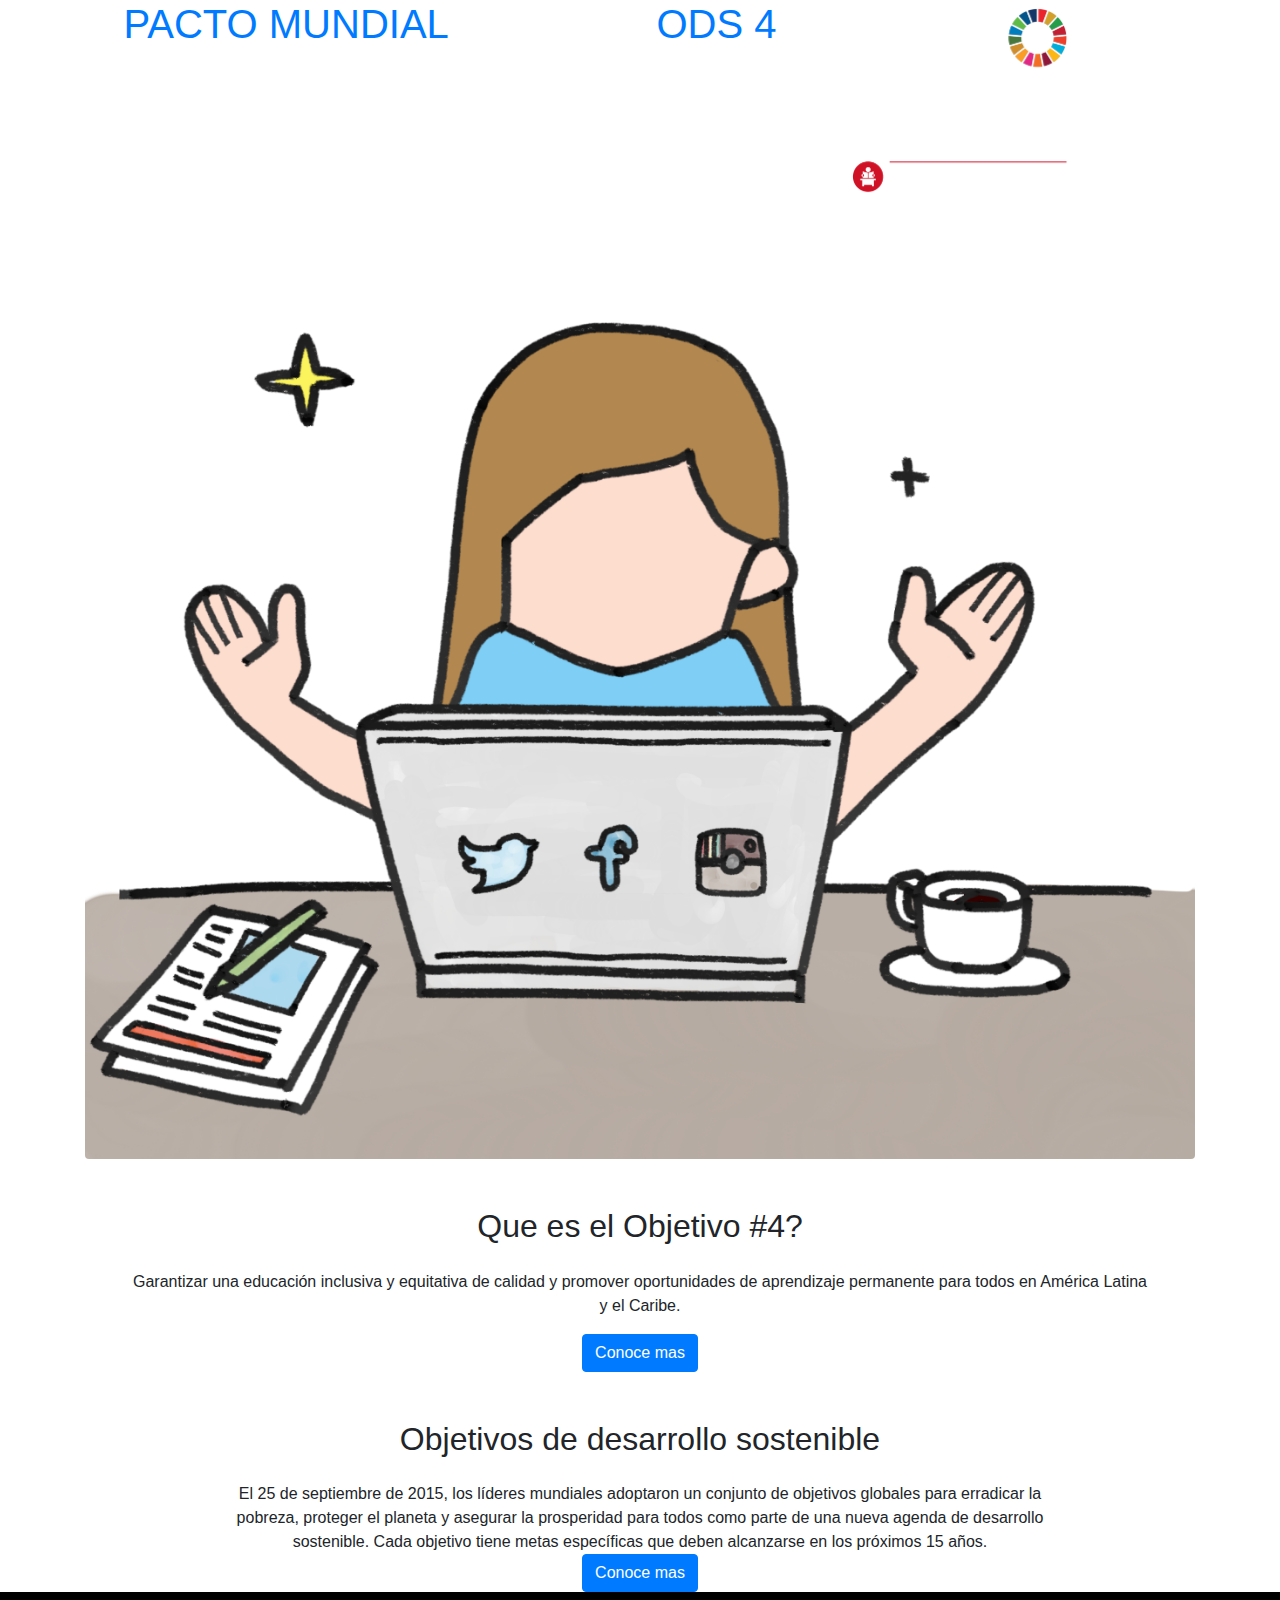
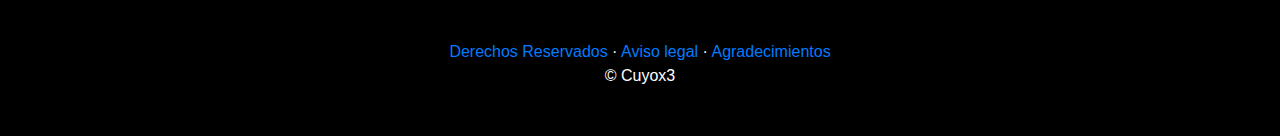
==== commit 2b1a3d8a: "Boton centrado" ====
--- a/Codigo/index.html
+++ b/Codigo/index.html
@@ -76,7 +76,7 @@
             <p class="mb-3">Garantizar una educación inclusiva y equitativa de calidad y promover oportunidades de aprendizaje permanente para todos en América Latina y el Caribe.
             </p>
             <div class="intro-button mx-auto">
-              <a class="btn btn-primary btn-xl" href="https://pactomundial.org.mx/">Conoce mas</a>
+              <a class="btn btn-primary btn-xl"  href="https://pactomundial.org.mx/">Conoce mas</a>
             </div>
           </div>
         </div>
@@ -94,7 +94,7 @@
               </h2>
               <p class="mb-0">El 25 de septiembre de 2015, los líderes mundiales adoptaron un conjunto de objetivos globales para erradicar la pobreza, proteger el planeta y asegurar la prosperidad para todos como parte de una nueva agenda de desarrollo sostenible. Cada objetivo tiene metas específicas que deben alcanzarse en los próximos 15 años.</p>
             </div>
-            <div class="intro-button mx-auto">
+            <div class="intro-button mx-auto" style="text-align: center;">
                 <a class="btn btn-primary btn-xl" href="https://www.un.org/sustainabledevelopment/es/objetivos-de-desarrollo-sostenible/">Conoce mas</a>
             </div>
         </div>  
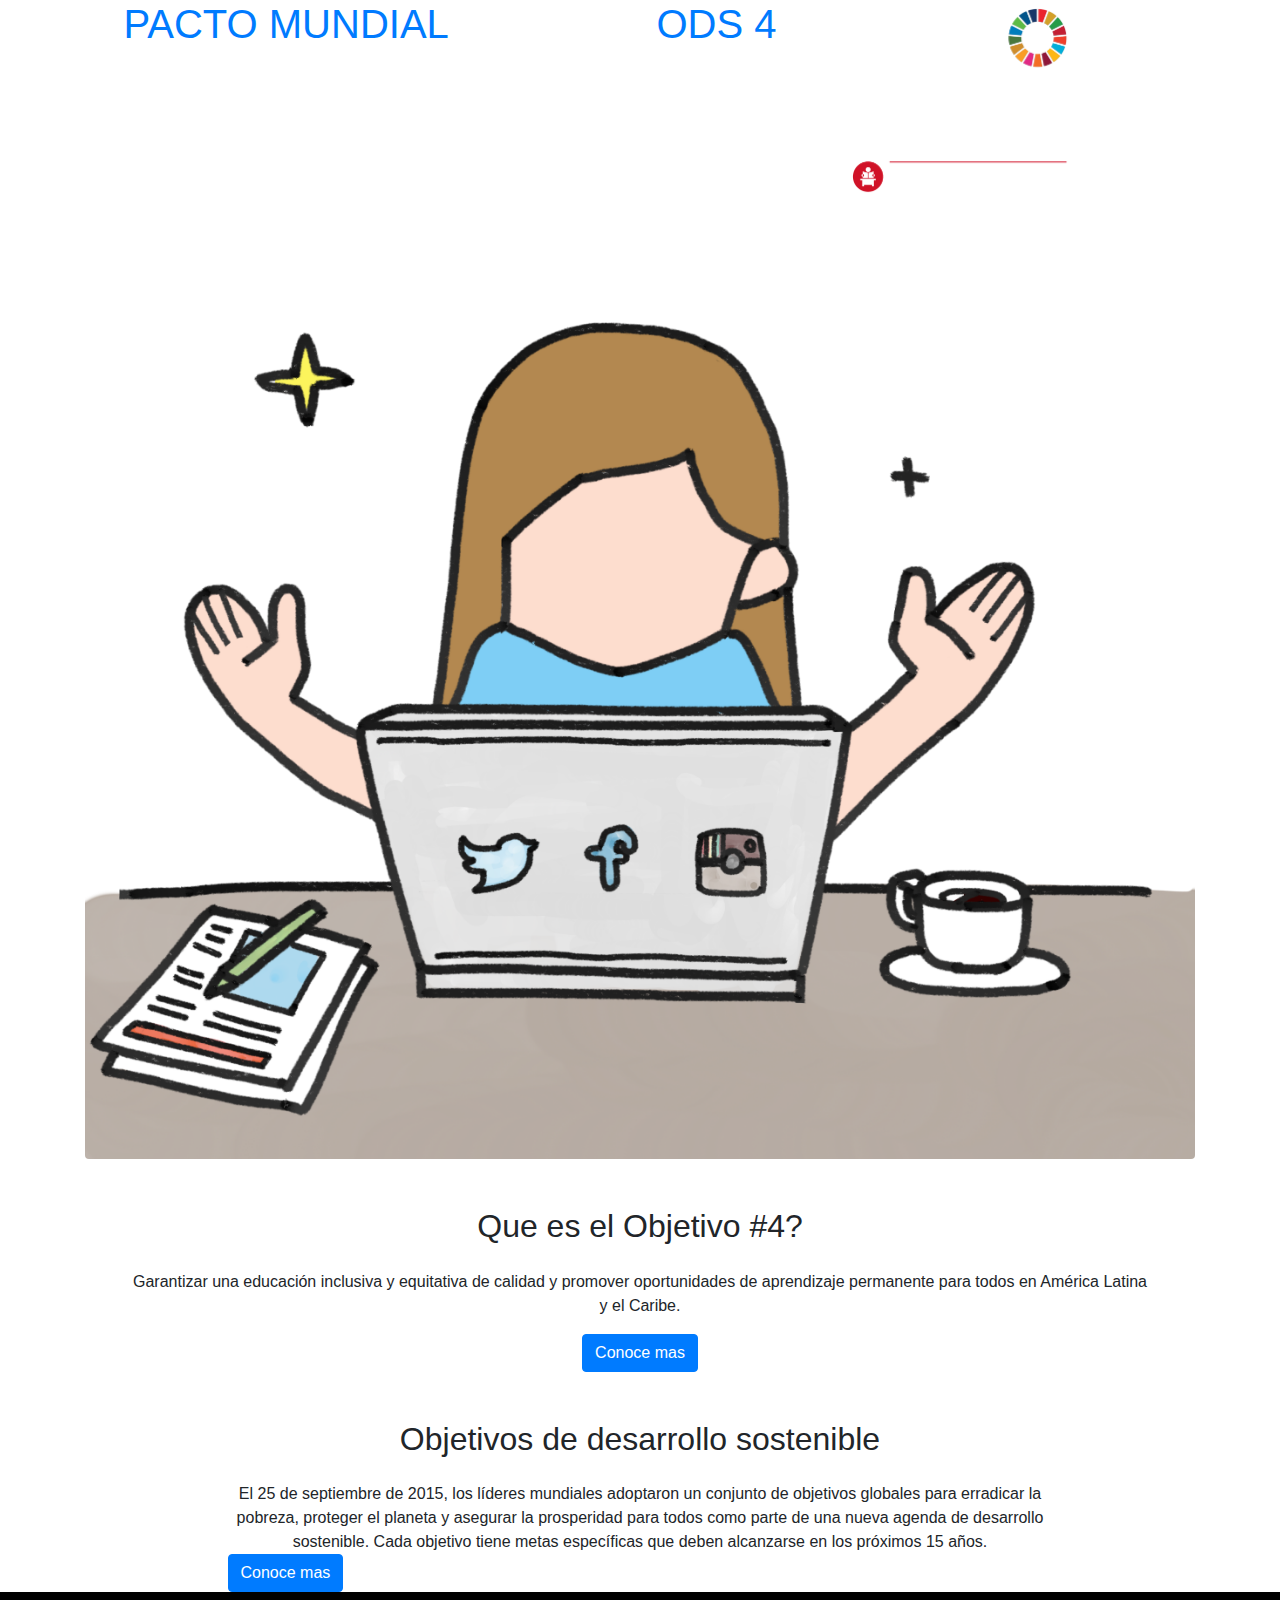
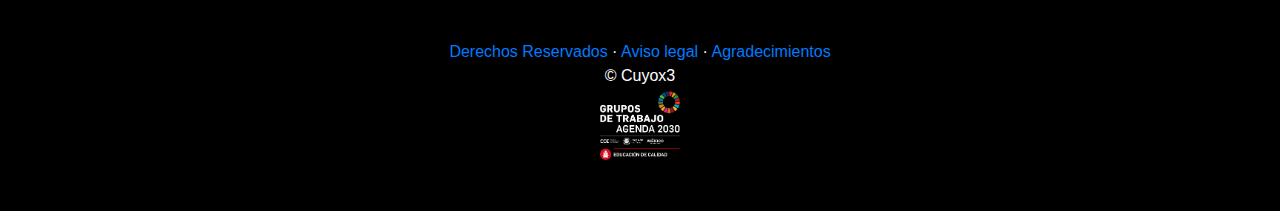
==== commit aec33c42: "Cambios" ====
--- a/Codigo/index.html
+++ b/Codigo/index.html
@@ -11,7 +11,7 @@
     <title>ODS #4 | Educacion</title>
 
     <!-- Bootstrap -->
-    <link href="./assets/bootstrap/css/bootstrap.min.css" rel="stylesheet">
+    <link href="/Codigo/assets/bootstrap/css/bootstrap.min.css" rel="stylesheet">
 
     <!-- Fuentes -->
     <link href="" rel="stylesheet" type="text/css">
@@ -19,7 +19,7 @@
     <link href="https://fonts.googleapis.com/css?family=Lora:400,400i,700,700i" rel="stylesheet">
 
     <!-- Estilos -->
-    <link href="./assets/css/styles.css" rel="stylesheet">
+    <link href="/Codigo/assets/css/styles.css" rel="stylesheet">
 
   </head>
 
@@ -35,7 +35,7 @@
                     <span class="site-heading-upper text-primary mb-3">ODS 4 </span>
                 </div>
                 <div class="col-2">
-                    <img src="./assets/images/GTA_EducaciónDeCalidad_Blanco.png" alt="" style="width: 500; height: 200px">
+                    <img src="/Codigo/assets/images/GTA_EducaciónDeCalidad_Blanco.png" alt="" style="width: 500; height: 200px">
                 </div>
             </div>
         </div>
@@ -51,13 +51,13 @@
         <div class="collapse navbar-collapse" id="navbarResponsive">
           <ul class="navbar-nav mx-auto">
             <li class="nav-item active px-lg-4">
-              <a class="nav-link text-uppercase text-expanded" href="./index.html">Inicio</a>
+              <a class="nav-link text-uppercase text-expanded" href="/Codigo/index.html">Inicio</a>
             </li>
             <li class="nav-item px-lg-4">
-              <a class="nav-link text-uppercase text-expanded" href="./principales.html">3 Principales</a>
+              <a class="nav-link text-uppercase text-expanded" href="/Codigo/principales.html">3 Principales</a>
             </li>
             <li class="nav-item px-lg-4">
-              <a class="nav-link text-uppercase text-expanded" href="./aliados.html">Aliados</a>        
+              <a class="nav-link text-uppercase text-expanded" href="/Codigo/aliados.html">Aliados</a>        
           </ul>
         </div>
       </div>
@@ -67,7 +67,7 @@
     <section class="page-section clearfix">
       <div class="container">
         <div class="intro">
-          <img class="intro-img img-fluid mb-3 mb-lg-0 rounded" src="./assets/images/Educacion.png" alt="">
+          <img class="intro-img img-fluid mb-3 mb-lg-0 rounded" src="assets/images/Educacion.png" alt="">
           <div class="intro-text left-0 text-center bg-faded p-5 rounded">
             <h2 class="section-heading mb-4">
               <span class="section-heading-upper">Que es el</span>
@@ -76,7 +76,7 @@
             <p class="mb-3">Garantizar una educación inclusiva y equitativa de calidad y promover oportunidades de aprendizaje permanente para todos en América Latina y el Caribe.
             </p>
             <div class="intro-button mx-auto">
-              <a class="btn btn-primary btn-xl"  href="https://pactomundial.org.mx/">Conoce mas</a>
+              <a class="btn btn-primary btn-xl" href="https://pactomundial.org.mx/">Conoce mas</a>
             </div>
           </div>
         </div>
@@ -94,7 +94,7 @@
               </h2>
               <p class="mb-0">El 25 de septiembre de 2015, los líderes mundiales adoptaron un conjunto de objetivos globales para erradicar la pobreza, proteger el planeta y asegurar la prosperidad para todos como parte de una nueva agenda de desarrollo sostenible. Cada objetivo tiene metas específicas que deben alcanzarse en los próximos 15 años.</p>
             </div>
-            <div class="intro-button mx-auto" style="text-align: center;">
+            <div class="intro-button mx-auto">
                 <a class="btn btn-primary btn-xl" href="https://www.un.org/sustainabledevelopment/es/objetivos-de-desarrollo-sostenible/">Conoce mas</a>
             </div>
         </div>  
@@ -130,12 +130,13 @@
         	<a href="sample.html" class="link">Agradecimientos</a>
 		</p>
         <p class="m-0 mbt1">&copy; Cuyox3</p>
+        <img src="/Codigo/assets/images/GTA_EducaciónDeCalidad_Blanco.png" alt="" style="width: 150; height: 75px">
       </div>
 	</footer>
 
     <!-- Bootstrap -->
-    <script src="./js/jquery/jquery.min.js"></script>
-    <script src="./assets/bootstrap/js/bootstrap.bundle.min.js"></script>
+    <script src="/Codigo/js/jquery/jquery.min.js"></script>
+    <script src="assets/bootstrap/js/bootstrap.bundle.min.js"></script>
 
   </body>
 
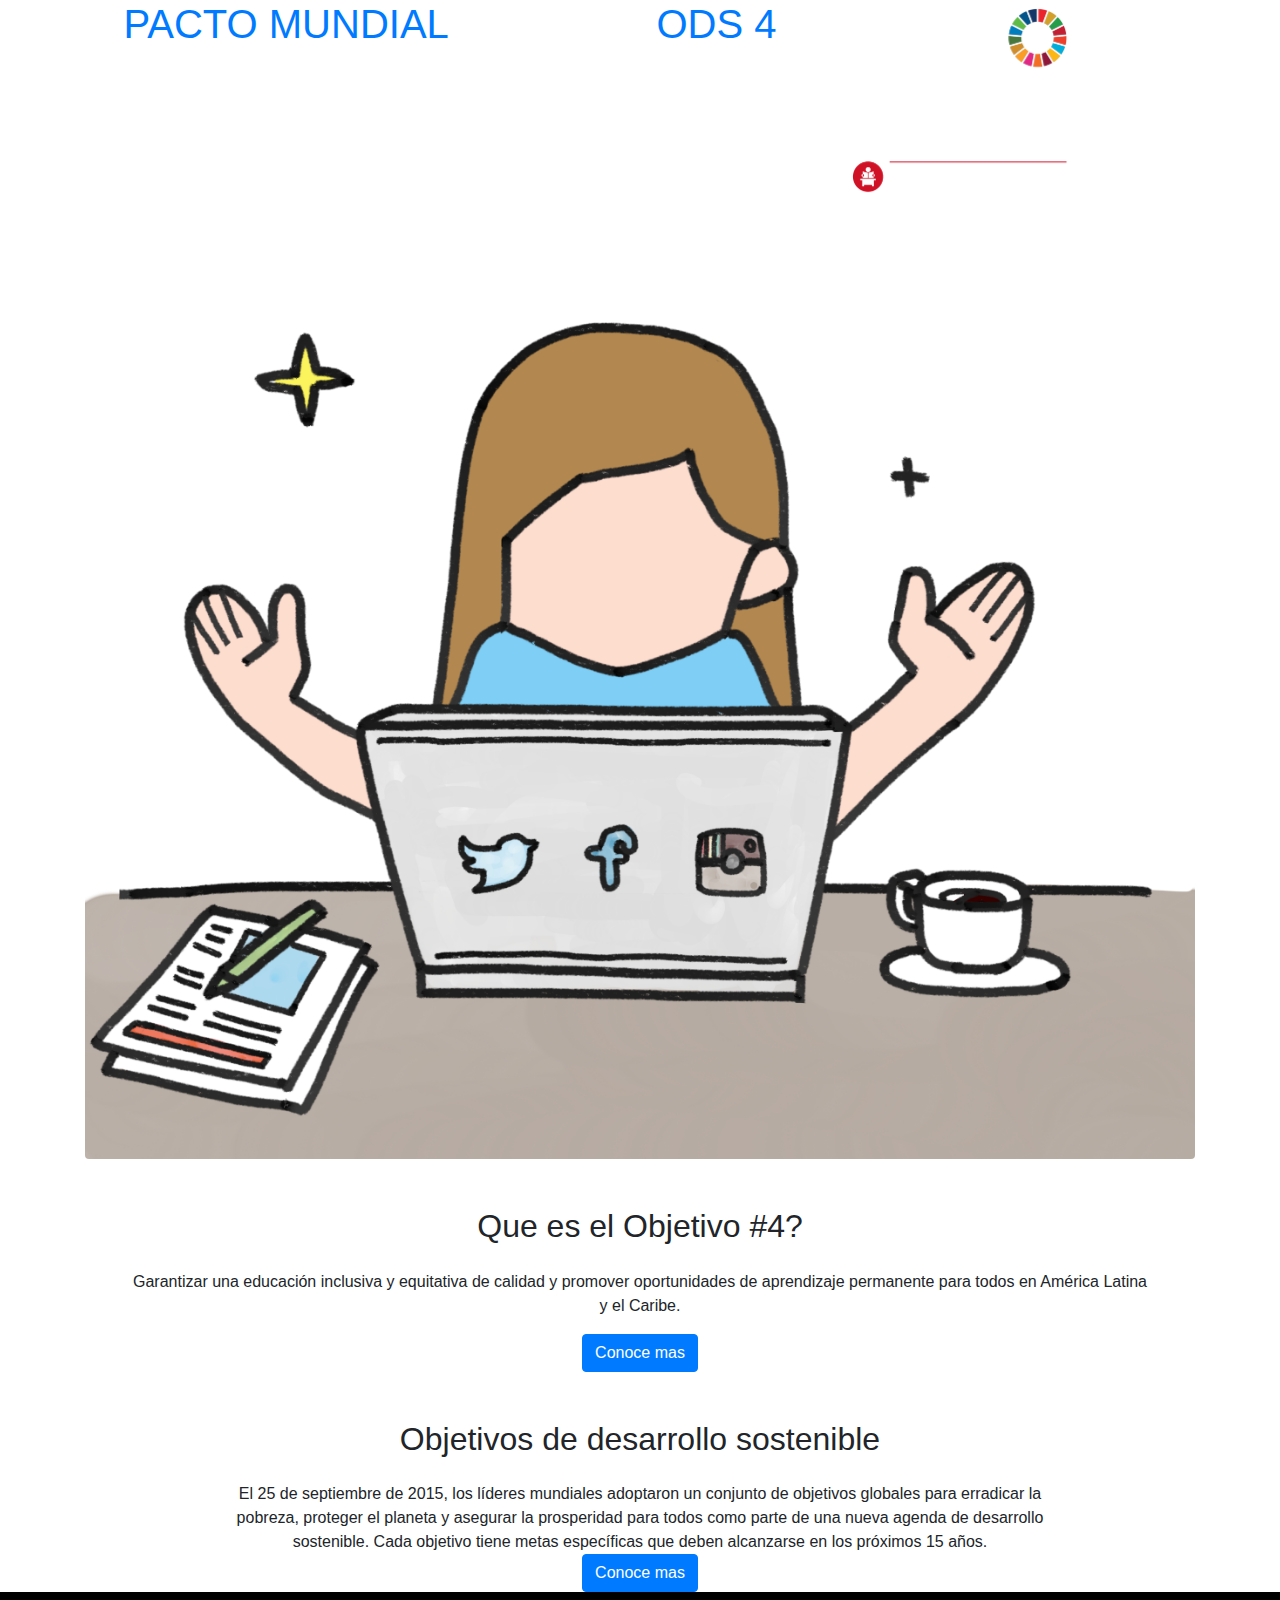
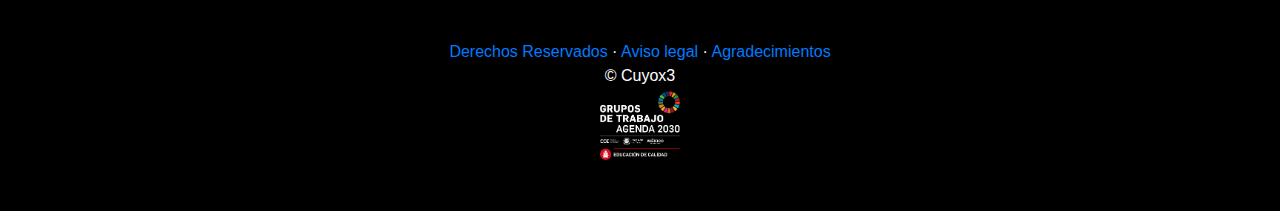
==== commit 656d5dd4: "Merge branch 'nuevo' of https://github.com/Cuyox3/YPP into nuevo" ====
--- a/Codigo/index.html
+++ b/Codigo/index.html
@@ -11,7 +11,7 @@
     <title>ODS #4 | Educacion</title>
 
     <!-- Bootstrap -->
-    <link href="/Codigo/assets/bootstrap/css/bootstrap.min.css" rel="stylesheet">
+    <link href="./assets/bootstrap/css/bootstrap.min.css" rel="stylesheet">
 
     <!-- Fuentes -->
     <link href="" rel="stylesheet" type="text/css">
@@ -19,7 +19,7 @@
     <link href="https://fonts.googleapis.com/css?family=Lora:400,400i,700,700i" rel="stylesheet">
 
     <!-- Estilos -->
-    <link href="/Codigo/assets/css/styles.css" rel="stylesheet">
+    <link href="./assets/css/styles.css" rel="stylesheet">
 
   </head>
 
@@ -35,7 +35,7 @@
                     <span class="site-heading-upper text-primary mb-3">ODS 4 </span>
                 </div>
                 <div class="col-2">
-                    <img src="/Codigo/assets/images/GTA_EducaciónDeCalidad_Blanco.png" alt="" style="width: 500; height: 200px">
+                    <img src="./assets/images/GTA_EducaciónDeCalidad_Blanco.png" alt="" style="width: 500; height: 200px">
                 </div>
             </div>
         </div>
@@ -51,13 +51,13 @@
         <div class="collapse navbar-collapse" id="navbarResponsive">
           <ul class="navbar-nav mx-auto">
             <li class="nav-item active px-lg-4">
-              <a class="nav-link text-uppercase text-expanded" href="/Codigo/index.html">Inicio</a>
+              <a class="nav-link text-uppercase text-expanded" href="./index.html">Inicio</a>
             </li>
             <li class="nav-item px-lg-4">
-              <a class="nav-link text-uppercase text-expanded" href="/Codigo/principales.html">3 Principales</a>
+              <a class="nav-link text-uppercase text-expanded" href="./principales.html">3 Principales</a>
             </li>
             <li class="nav-item px-lg-4">
-              <a class="nav-link text-uppercase text-expanded" href="/Codigo/aliados.html">Aliados</a>        
+              <a class="nav-link text-uppercase text-expanded" href="./aliados.html">Aliados</a>        
           </ul>
         </div>
       </div>
@@ -67,7 +67,7 @@
     <section class="page-section clearfix">
       <div class="container">
         <div class="intro">
-          <img class="intro-img img-fluid mb-3 mb-lg-0 rounded" src="assets/images/Educacion.png" alt="">
+          <img class="intro-img img-fluid mb-3 mb-lg-0 rounded" src="./assets/images/Educacion.png" alt="">
           <div class="intro-text left-0 text-center bg-faded p-5 rounded">
             <h2 class="section-heading mb-4">
               <span class="section-heading-upper">Que es el</span>
@@ -76,7 +76,7 @@
             <p class="mb-3">Garantizar una educación inclusiva y equitativa de calidad y promover oportunidades de aprendizaje permanente para todos en América Latina y el Caribe.
             </p>
             <div class="intro-button mx-auto">
-              <a class="btn btn-primary btn-xl" href="https://pactomundial.org.mx/">Conoce mas</a>
+              <a class="btn btn-primary btn-xl"  href="https://pactomundial.org.mx/">Conoce mas</a>
             </div>
           </div>
         </div>
@@ -94,7 +94,7 @@
               </h2>
               <p class="mb-0">El 25 de septiembre de 2015, los líderes mundiales adoptaron un conjunto de objetivos globales para erradicar la pobreza, proteger el planeta y asegurar la prosperidad para todos como parte de una nueva agenda de desarrollo sostenible. Cada objetivo tiene metas específicas que deben alcanzarse en los próximos 15 años.</p>
             </div>
-            <div class="intro-button mx-auto">
+            <div class="intro-button mx-auto" style="text-align: center;">
                 <a class="btn btn-primary btn-xl" href="https://www.un.org/sustainabledevelopment/es/objetivos-de-desarrollo-sostenible/">Conoce mas</a>
             </div>
         </div>  
@@ -135,8 +135,8 @@
 	</footer>
 
     <!-- Bootstrap -->
-    <script src="/Codigo/js/jquery/jquery.min.js"></script>
-    <script src="assets/bootstrap/js/bootstrap.bundle.min.js"></script>
+    <script src="./js/jquery/jquery.min.js"></script>
+    <script src="./assets/bootstrap/js/bootstrap.bundle.min.js"></script>
 
   </body>
 
